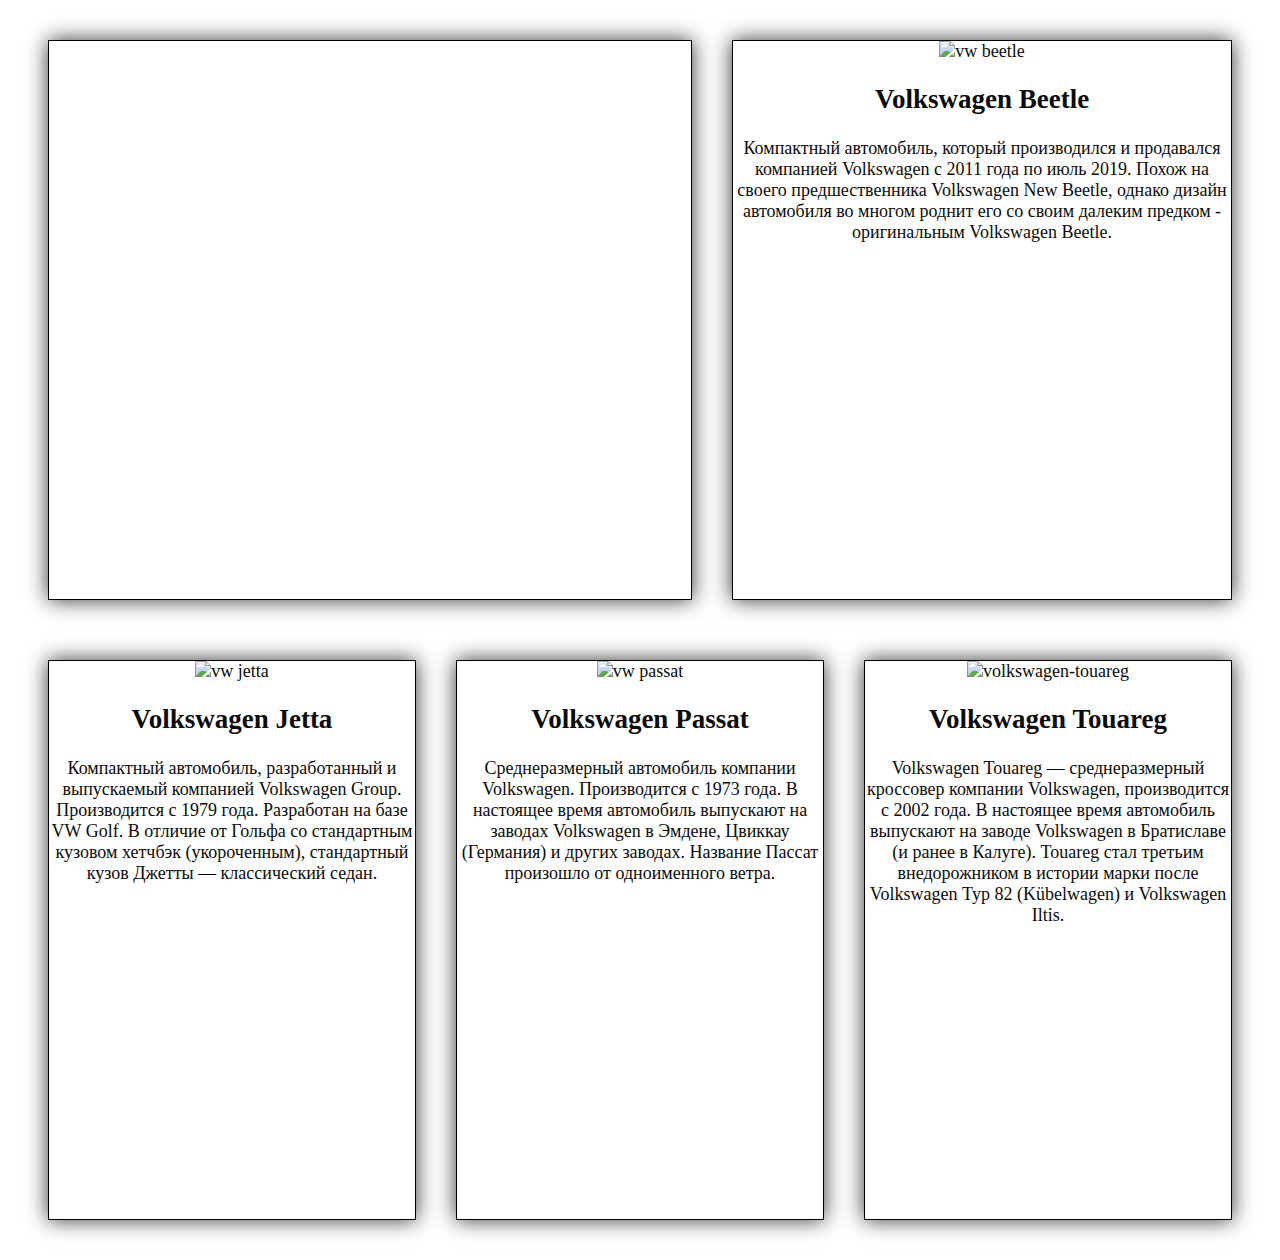
==== index.html @ d4c397cc "flex2" ====
<!DOCTYPE html>
<html lang="en">
<head>
	<meta charset="UTF-8">
	<title>flex-2</title>
	<link rel="stylesheet" type="text/css" href="css/style.css">
	</head>
<body>
     <div class="container">
            <div class="box-1">
                <!-- <img src="http://2.bp.blogspot.com/-Nn93rkYR8MI/VCRgLFOsPoI/AAAAAAAAKzk/3iBVmSLbXUg/s1600/VW-Scirocco-Tune-80.jpg" alt="vw VW-Scirocco-Tune-80"> -->
                <h1>Volkswagen Scirocco</h1>
                <p>Cпортивный компактный хэтчбэк, созданный в 1974 году вместо Volkswagen Karmann-Ghia. Производился в 1974—1992 гг. и поскольку модель была очень успешной и помогла укрепить репутацию Volkswagen, было решено выпустить третье поколение в августе 2008 года. На данный момент автомобиль не производится.</p>
            </div>
            <div class="box-2">
                <img src="https://static.dw.com/image/45481183_303.jpg" width="350" height="200" alt="vw beetle">
                <h2>Volkswagen Beetle</h2>
                <p>Компактный автомобиль, который производился и продавался компанией Volkswagen с 2011 года по июль 2019. Похож на своего предшественника Volkswagen New Beetle, однако дизайн автомобиля во многом роднит его со своим далеким предком - оригинальным Volkswagen Beetle.</p>
            </div>
        </div>
    <div class="container-2">
        <div class="box-3">
            <img src="https://images.drive.ru/i/0/5eccec94ec05c4f93d000007.jpg" width="350" height="200"  alt="vw jetta">
            <h2>Volkswagen Jetta</h2>
            <p>Компактный автомобиль, разработанный и выпускаемый компанией Volkswagen Group. Производится с 1979 года. Разработан на базе VW Golf. В отличие от Гольфа со стандартным кузовом хетчбэк (укороченным), стандартный кузов Джетты — классический седан.</p>
        </div>
        <div class="box-4">
            <img src="https://cdn.motor1.com/images/mgl/geNbP/s3/vw-passat-facelift-2019.webp" width="350" height="200" alt="vw passat">
            <h2>Volkswagen Passat</h2>
            <p>Cреднеразмерный автомобиль компании Volkswagen. Производится с 1973 года. В настоящее время автомобиль выпускают на заводах Volkswagen в Эмдене, Цвиккау (Германия) и других заводах. Название Пассат произошло от одноименного ветра.</p>
        </div>
        <div class="box-5">
            <img src="https://cdn.motor1.com/images/mgl/GPJV1/s1/volkswagen-touareg-sondermodell-one-million.webp" width="350" height="200" alt="volkswagen-touareg">
            <h2>Volkswagen Touareg</h2>
            <p>Volkswagen Touareg — среднеразмерный кроссовер компании Volkswagen, производится с 2002 года. В настоящее время автомобиль выпускают на заводе Volkswagen в Братиславе (и ранее в Калуге). Touareg стал третьим внедорожником в истории марки после Volkswagen Тур 82 (Kübelwagen) и Volkswagen Iltis.</p>
        </div>

    </div> 


</body>
</html>
---- css/style.css ----
.container, .container-2{
	display: flex;
	align-items: stretch;
	flex-direction: row;
	margin:20px;
}
.container-2{
	align-items: center;
	justify-content: space-between;
}
.container div, .container-2 div{
	border: 1px solid rgb(0, 0, 0);
	margin: 20px;
	box-shadow: 0 0 20px rgba(0,0,0,0.8);
}
.box-1{
	font-family: Georgia, 'Times New Roman', Times, serif;
	font-size: large;
	color: rgb(255, 255, 255);
	width: 1040px;
	box-sizing: border-box;
}
.box-2, .box-3,.box-4,.box-5{
	font-family: Georgia, 'Times New Roman', Times, serif;
	font-size: large;
	color: rgb(12, 12, 12);
	text-align: center;
	width: 500px;
	height: 560px;
	box-sizing: border-box;
}
.box-1{
	flex: 1;
	background-image: url(http://2.bp.blogspot.com/-Nn93rkYR8MI/VCRgLFOsPoI/AAAAAAAAKzk/3iBVmSLbXUg/s1600/VW-Scirocco-Tune-80.jpg);
	background-size: 100%;
	position: relative;
}
.box-1 p{
	position:absolute;
	left: 10px;
	bottom:10px;
}

.box-2 img{
	width: 100%;
	height: 50%;
}
.box-3 img {
	width: 100%;
	height: 350px;
}
.box-4 img {
	width: 100%;
	height: 350px;
}
.box-5 img {
	width: 100%;
	height: 350px;
}
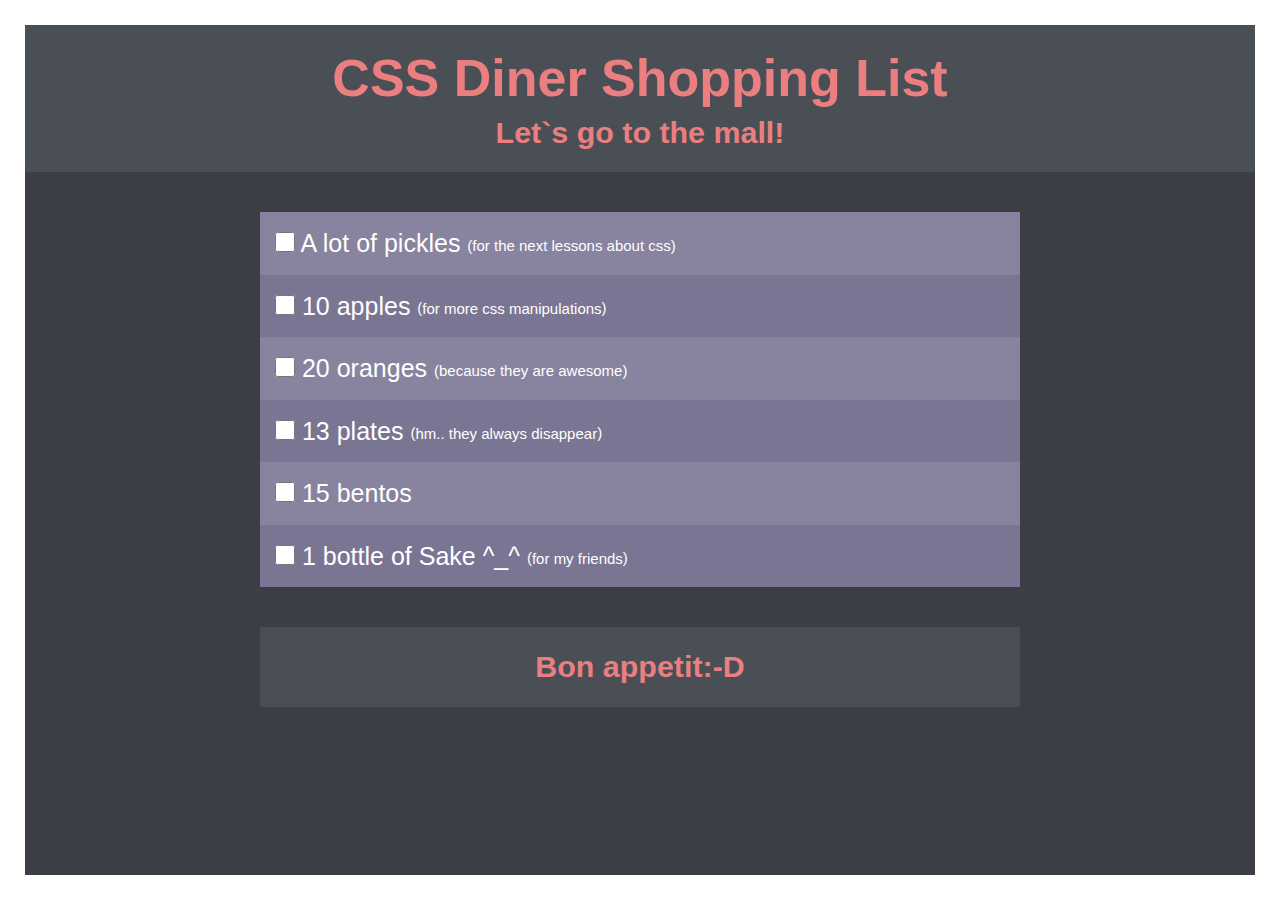
==== commit 79360e74: "Merge pull request #3 from ihor5/les6" ====
--- a/index.html
+++ b/index.html
@@ -1,42 +1,65 @@
-<!DOCTYPE html>
-<html lang="en">
-<head>
-	<meta charset="UTF-8">
-	<title>flex-2</title>
-	<link rel="stylesheet" type="text/css" href="css/style.css">
-	</head>
-<body>
-     <div class="container">
-            <div class="box-1">
-                <!-- <img src="http://2.bp.blogspot.com/-Nn93rkYR8MI/VCRgLFOsPoI/AAAAAAAAKzk/3iBVmSLbXUg/s1600/VW-Scirocco-Tune-80.jpg" alt="vw VW-Scirocco-Tune-80"> -->
-                <h1>Volkswagen Scirocco</h1>
-                <p>Cпортивный компактный хэтчбэк, созданный в 1974 году вместо Volkswagen Karmann-Ghia. Производился в 1974—1992 гг. и поскольку модель была очень успешной и помогла укрепить репутацию Volkswagen, было решено выпустить третье поколение в августе 2008 года. На данный момент автомобиль не производится.</p>
-            </div>
-            <div class="box-2">
-                <img src="https://static.dw.com/image/45481183_303.jpg" width="350" height="200" alt="vw beetle">
-                <h2>Volkswagen Beetle</h2>
-                <p>Компактный автомобиль, который производился и продавался компанией Volkswagen с 2011 года по июль 2019. Похож на своего предшественника Volkswagen New Beetle, однако дизайн автомобиля во многом роднит его со своим далеким предком - оригинальным Volkswagen Beetle.</p>
-            </div>
-        </div>
-    <div class="container-2">
-        <div class="box-3">
-            <img src="https://images.drive.ru/i/0/5eccec94ec05c4f93d000007.jpg" width="350" height="200"  alt="vw jetta">
-            <h2>Volkswagen Jetta</h2>
-            <p>Компактный автомобиль, разработанный и выпускаемый компанией Volkswagen Group. Производится с 1979 года. Разработан на базе VW Golf. В отличие от Гольфа со стандартным кузовом хетчбэк (укороченным), стандартный кузов Джетты — классический седан.</p>
-        </div>
-        <div class="box-4">
-            <img src="https://cdn.motor1.com/images/mgl/geNbP/s3/vw-passat-facelift-2019.webp" width="350" height="200" alt="vw passat">
-            <h2>Volkswagen Passat</h2>
-            <p>Cреднеразмерный автомобиль компании Volkswagen. Производится с 1973 года. В настоящее время автомобиль выпускают на заводах Volkswagen в Эмдене, Цвиккау (Германия) и других заводах. Название Пассат произошло от одноименного ветра.</p>
-        </div>
-        <div class="box-5">
-            <img src="https://cdn.motor1.com/images/mgl/GPJV1/s1/volkswagen-touareg-sondermodell-one-million.webp" width="350" height="200" alt="volkswagen-touareg">
-            <h2>Volkswagen Touareg</h2>
-            <p>Volkswagen Touareg — среднеразмерный кроссовер компании Volkswagen, производится с 2002 года. В настоящее время автомобиль выпускают на заводе Volkswagen в Братиславе (и ранее в Калуге). Touareg стал третьим внедорожником в истории марки после Volkswagen Тур 82 (Kübelwagen) и Volkswagen Iltis.</p>
-        </div>
-
-    </div> 
-
-
-</body>
-</html>+    <!DOCTYPE html>
+    <html lang="en">
+    <head>
+        <meta charset="UTF-8">
+        <title> css-diner-shopping-list</title>
+        <link rel="stylesheet"  href="css/style.css">
+    </head>
+    <body>
+        <header class="ba-header">
+            <h1>CSS Diner Shopping List</h1>
+            <h3>Let`s go to the mall!</h3>
+        </header>
+        <div class="ba-container">
+            <main>
+                <ul class="ba-list">
+                    <li>
+                        <label>
+                            <input type="checkbox">
+                            <span>A lot of pickles
+                                <small class="ba-description">for the next lessons about css</small>
+                            </span>
+                        </label>
+                    </li>
+                    <li>
+                        <label>
+                            <input type="checkbox">
+                            <span>10 apples
+                                <small class="ba-description">for more css manipulations</small></span>
+                            </label>
+                        </li>
+                        <li>
+                            <label>
+                                <input type="checkbox">
+                                <span>20 oranges
+                                    <small class="ba-description">because they are awesome</small></span>
+                                </label>
+                            </li>
+                            <li>
+                                <label>
+                                    <input type="checkbox">
+                                    <span>13 plates
+                                        <small class="ba-description">hm.. they always disappear</small></span>
+                                    </label>
+                                </li>
+                                <li>
+                                    <label>
+                                        <input type="checkbox">
+                                        <span>15 bentos</span>
+                                    </label>
+                                </li>
+                                <li>
+                                    <label>
+                                        <input type="checkbox">
+                                        <span>1 bottle of Sake ^_^
+                                            <small class="ba-description">for my friends</small></span>
+                                        </label>
+                                    </li>
+                                </ul>
+                            </main>
+                            <footer class="ba-footer">
+                                <h3>Bon appetit:-D</h3>
+                            </footer>
+                        </div>
+                    </body>
+                    </html>--- a/css/style.css
+++ b/css/style.css
@@ -1,59 +1,81 @@
-.container, .container-2{
-	display: flex;
-	align-items: stretch;
-	flex-direction: row;
-	margin:20px;
+* {padding: 0;
+	margin: 0;
+	-webkit-box-sizing: border-box;
+	-moz-box-sizing: border-box;
+	box-sizing: border-box;
+	transition: all 0.1s ease-in;
 }
-.container-2{
-	align-items: center;
-	justify-content: space-between;
+html {
+	height: 100%;
 }
-.container div, .container-2 div{
-	border: 1px solid rgb(0, 0, 0);
-	margin: 20px;
-	box-shadow: 0 0 20px rgba(0,0,0,0.8);
+html,
+body {
+	min-height: 100%;
 }
-.box-1{
-	font-family: Georgia, 'Times New Roman', Times, serif;
-	font-size: large;
-	color: rgb(255, 255, 255);
-	width: 1040px;
-	box-sizing: border-box;
+body {
+	font: 400 26px/1.3 "Trebuchet MC", Trebuchet, Arial, sans-serif;
+	border: 25px solid #fff;
+	background-color: #3B3F45;
+	color: #F9F9F9;
 }
-.box-2, .box-3,.box-4,.box-5{
-	font-family: Georgia, 'Times New Roman', Times, serif;
-	font-size: large;
-	color: rgb(12, 12, 12);
+.ba-container{
+	margin: 0 auto;
+	max-width: 800px;
+	padding: 40px 20px;
+}
+.ba-header,
+.ba-footer {
 	text-align: center;
-	width: 500px;
-	height: 560px;
-	box-sizing: border-box;
+	background: #4A4F56;
+	padding: 20px 0;
+	color: #eb7e7f;
 }
-.box-1{
-	flex: 1;
-	background-image: url(http://2.bp.blogspot.com/-Nn93rkYR8MI/VCRgLFOsPoI/AAAAAAAAKzk/3iBVmSLbXUg/s1600/VW-Scirocco-Tune-80.jpg);
-	background-size: 100%;
-	position: relative;
+h1,h3{
+	color: #EB7E7F;
+	font-weight: bold;
 }
-.box-1 p{
-	position:absolute;
-	left: 10px;
-	bottom:10px;
+.ba-list {
+	list-style: none;
+	padding: 0;
+	margin: 0 0 40px;
+	color: #fff;
+}
+.ba-list li {
+	font-size: 25px;
+	background: #88839E;
+}
+.ba-list li:nth-child(even){
+	background-color:#7A7593;
+}
+.ba-list li:hover{
+	background:#5F6073 ;
+	outline:0.1px solid #fff;
+}
+.ba-list li:active {
+	background:#EB7E7F;
+}
+.ba-list [type="checkbox"]{
+	width: 20px;
+	height: 20px;
 }
 
-.box-2 img{
-	width: 100%;
-	height: 50%;
+.ba-list [type="checkbox"]:checked + span {
+	text-decoration: line-through;
+	color: #a3a0b5;
 }
-.box-3 img {
-	width: 100%;
-	height: 350px;
+
+.ba-list label{
+	display: block;
+	padding: 15px;
+	cursor: pointer;
 }
-.box-4 img {
-	width: 100%;
-	height: 350px;
+.ba-description {
+	font-size: 15px;
+	vertical-align: middle;
 }
-.box-5 img {
-	width: 100%;
-	height: 350px;
+.ba-list .ba-description:before {
+	content: '(';
+}
+.ba-list .ba-description:after {
+	content: ')';
 }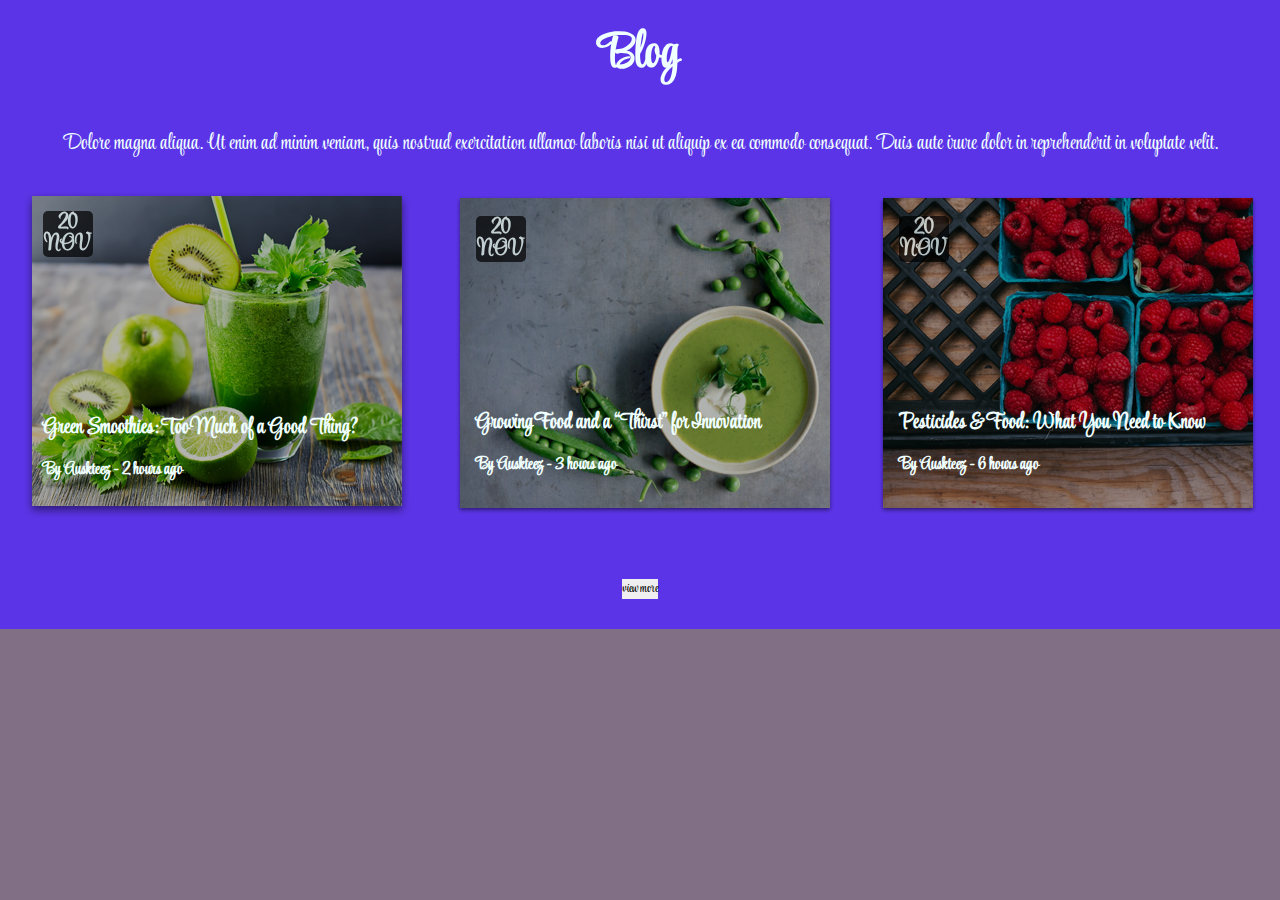
==== commit b33ac8a6: "blog1" ====
--- a/index.html
+++ b/index.html
@@ -1,65 +1,71 @@
-    <!DOCTYPE html>
-    <html lang="en">
-    <head>
-        <meta charset="UTF-8">
-        <title> css-diner-shopping-list</title>
-        <link rel="stylesheet"  href="css/style.css">
-    </head>
-    <body>
-        <header class="ba-header">
-            <h1>CSS Diner Shopping List</h1>
-            <h3>Let`s go to the mall!</h3>
-        </header>
-        <div class="ba-container">
-            <main>
-                <ul class="ba-list">
-                    <li>
-                        <label>
-                            <input type="checkbox">
-                            <span>A lot of pickles
-                                <small class="ba-description">for the next lessons about css</small>
-                            </span>
-                        </label>
-                    </li>
-                    <li>
-                        <label>
-                            <input type="checkbox">
-                            <span>10 apples
-                                <small class="ba-description">for more css manipulations</small></span>
-                            </label>
-                        </li>
-                        <li>
-                            <label>
-                                <input type="checkbox">
-                                <span>20 oranges
-                                    <small class="ba-description">because they are awesome</small></span>
-                                </label>
-                            </li>
-                            <li>
-                                <label>
-                                    <input type="checkbox">
-                                    <span>13 plates
-                                        <small class="ba-description">hm.. they always disappear</small></span>
-                                    </label>
-                                </li>
-                                <li>
-                                    <label>
-                                        <input type="checkbox">
-                                        <span>15 bentos</span>
-                                    </label>
-                                </li>
-                                <li>
-                                    <label>
-                                        <input type="checkbox">
-                                        <span>1 bottle of Sake ^_^
-                                            <small class="ba-description">for my friends</small></span>
-                                        </label>
-                                    </li>
-                                </ul>
-                            </main>
-                            <footer class="ba-footer">
-                                <h3>Bon appetit:-D</h3>
-                            </footer>
-                        </div>
-                    </body>
-                    </html>+<!DOCTYPE html>
+<html lang="en">
+<head>
+	<meta charset="UTF-8">
+	<meta http-equiv="X-UA-Compatible" content="IE=edge">
+	<meta name="viewport" content="width=device-width, initial-scale=1.0">
+	<link rel="preconnect" href="https://fonts.googleapis.com">
+	<link rel="preconnect" href="https://fonts.gstatic.com" crossorigin>
+	<link href="https://fonts.googleapis.com/css2?family=Style+Script&display=swap" rel="stylesheet">
+	<link rel="stylesheet" href="https://cdnjs.cloudflare.com/ajax/libs/twitter-bootstrap/4.6.0/css/bootstrap.min.css" integrity="sha512-P5MgMn1jBN01asBgU0z60Qk4QxiXo86+wlFahKrsQf37c9cro517WzVSPPV1tDKzhku2iJ2FVgL67wG03SGnNA==" crossorigin="anonymous">
+	<link rel="stylesheet" href="/css/reset.css">
+	<link rel="stylesheet" href="/css/style.css">
+	<title>blog</title>
+</head>
+<body>
+	<div class="all">
+		<div class="blog">
+			<h1>
+				Blog
+			</h1>
+			<h2>
+				Dolore magna aliqua. Ut enim ad minim veniam, quis nostrud exercitation ullamco laboris nisi ut aliquip ex ea commodo consequat. Duis aute irure dolor in reprehenderit in voluptate velit.
+			</h2>
+		</div>
+		<div class="box">
+			<div class="box1">
+				<div class="box1-img">
+						<img src="/img/img-01.png" alt="img1">
+							<div class="date">20 <br> NOV
+							</div>
+							<div class="p">
+								Green Smoothies: Too Much of a Good Thing?
+							</div>
+							<div class="log">
+								By Auskteez - 2 hours ago
+						</div>
+					</div>
+				</div>
+				<div class="box2">
+						<div class="box2-img">
+							<img src="/img/img-02.png" alt="img2">
+								<div class="date">20<br>NOV</div>
+									<div class="p">
+										Growing Food and a “Thirst” for Innovation
+									</div>
+									<div class="log">
+										By Auskteez - 3 hours ago
+									</div>
+						</div>
+				</div>
+				<div class="box3">
+						<div class="box3-img">
+								<img src="/img/img-03.png" alt="img3">
+							<div class="date">20<br>NOV
+							</div>
+							<div class="p">
+								Pesticides & Food: What You Need to Know
+							</div>
+							<div class="log">
+								By Auskteez - 6 hours ago
+							</div>
+						</div>
+				</div>
+			</div>
+			<div class="button">
+				<button type="button" class="btn btn-danger">view more</button>
+			</div>
+		</div>
+	</div>
+</body>
+</html>--- a/css/style.css
+++ b/css/style.css
@@ -1,81 +1,77 @@
-* {padding: 0;
-	margin: 0;
-	-webkit-box-sizing: border-box;
-	-moz-box-sizing: border-box;
+body{
+	background: rgb(128, 111, 133);
+	height: auto;
 	box-sizing: border-box;
-	transition: all 0.1s ease-in;
+	font-family: 'Style Script', cursive;
 }
-html {
-	height: 100%;
+.all{
+	background: rgb(91, 52, 231);
 }
-html,
-body {
-	min-height: 100%;
+.blog {
+	text-align: center;
+	color: azure;
 }
-body {
-	font: 400 26px/1.3 "Trebuchet MC", Trebuchet, Arial, sans-serif;
-	border: 25px solid #fff;
-	background-color: #3B3F45;
-	color: #F9F9F9;
+.blog h1{
+font-size: 3.5rem;
+margin: 0 0 20px 0;
+font-weight: bold;
+padding: 30px;
 }
-.ba-container{
-	margin: 0 auto;
-	max-width: 800px;
-	padding: 40px 20px;
+.blog h2{
+	font-size: 1.5rem;
+	margin: 0 0 30px 0;
+	line-height: 1.5;
+	white-space: normal;
 }
-.ba-header,
-.ba-footer {
+.box {
+	display: flex;
+	justify-content: space-around;
+	align-items: center;
+	color: azure;
+}
+.box1-img{
+	position: relative;
+}
+.box2-img {
+	position: relative;
+	
+}
+.box3-img {
+	position: relative;
+}
+.date {
+	position:absolute;
+	left: 20px;
+	top: 20px;
+	padding: 2px;
+	border-radius: 5px;
+	background: black;
+	opacity: 0.7;
+	font-size: 1.5rem;
 	text-align: center;
-	background: #4A4F56;
-	padding: 20px 0;
-	color: #eb7e7f;
-}
-h1,h3{
-	color: #EB7E7F;
 	font-weight: bold;
 }
-.ba-list {
-	list-style: none;
-	padding: 0;
-	margin: 0 0 40px;
-	color: #fff;
+.p{
+	position: absolute;
+	left: 20px;
+	bottom: 80px;
+	font-weight: bold;
+	font-size: 1.5rem;
 }
-.ba-list li {
-	font-size: 25px;
-	background: #88839E;
+.log{
+	position: absolute;
+	left: 20px;
+	bottom: 40px;
+	font-weight: bold;
+	font-size: 1.2rem;
 }
-.ba-list li:nth-child(even){
-	background-color:#7A7593;
+.button{
+	display: flex;
+	justify-content: center;
+	align-items: center;
+	margin: 30px;
+	padding: 30px;
 }
-.ba-list li:hover{
-	background:#5F6073 ;
-	outline:0.1px solid #fff;
-}
-.ba-list li:active {
-	background:#EB7E7F;
-}
-.ba-list [type="checkbox"]{
-	width: 20px;
-	height: 20px;
-}
-
-.ba-list [type="checkbox"]:checked + span {
-	text-decoration: line-through;
-	color: #a3a0b5;
-}
-
-.ba-list label{
-	display: block;
-	padding: 15px;
-	cursor: pointer;
-}
-.ba-description {
-	font-size: 15px;
-	vertical-align: middle;
-}
-.ba-list .ba-description:before {
-	content: '(';
-}
-.ba-list .ba-description:after {
-	content: ')';
-}+img {
+	filter: brightness(70%);
+  }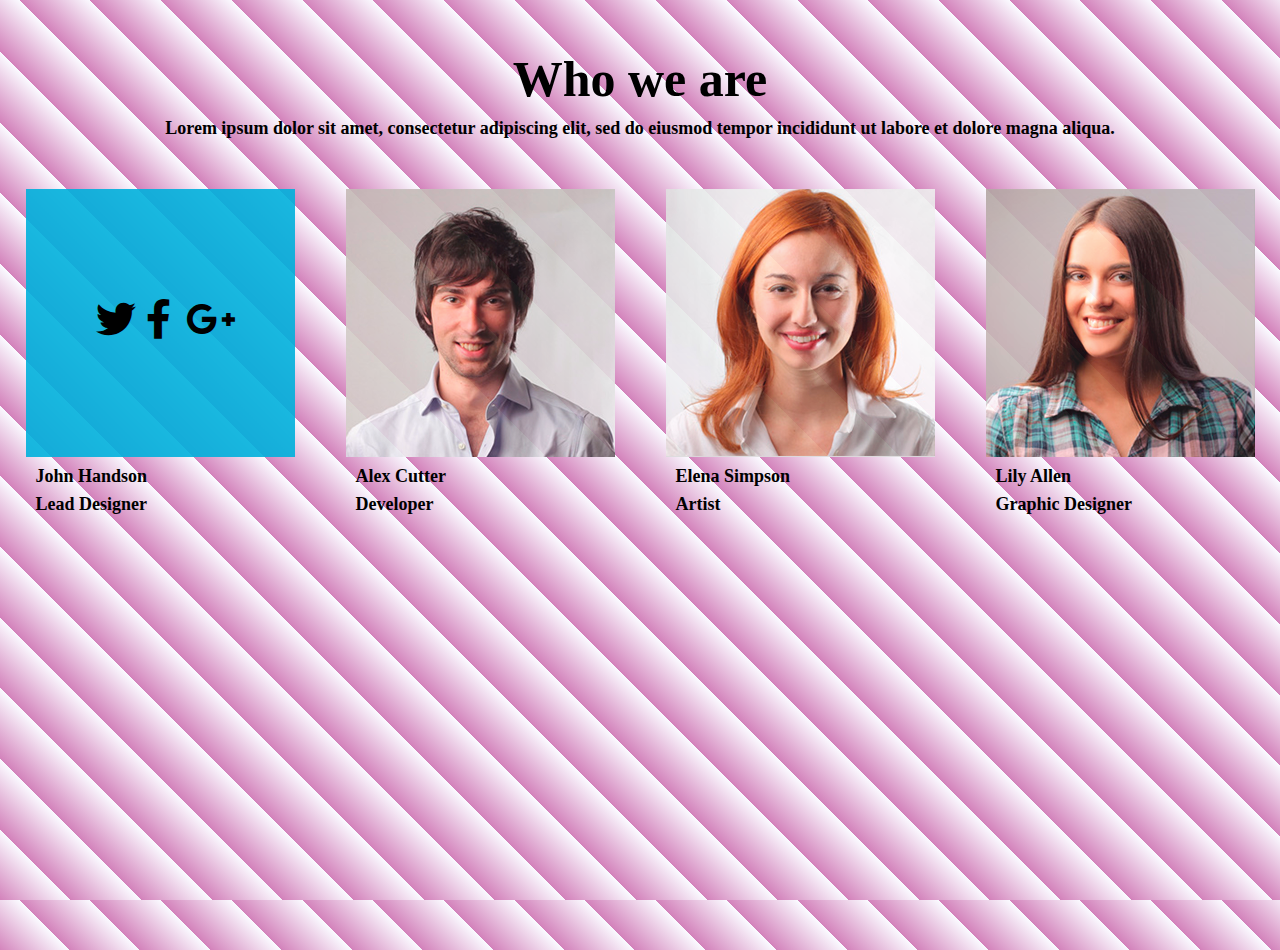
==== commit c1617572: "who" ====
--- a/index.html
+++ b/index.html
@@ -4,67 +4,43 @@
 	<meta charset="UTF-8">
 	<meta http-equiv="X-UA-Compatible" content="IE=edge">
 	<meta name="viewport" content="width=device-width, initial-scale=1.0">
-	<link rel="preconnect" href="https://fonts.googleapis.com">
-	<link rel="preconnect" href="https://fonts.gstatic.com" crossorigin>
-	<link href="https://fonts.googleapis.com/css2?family=Style+Script&display=swap" rel="stylesheet">
-	<link rel="stylesheet" href="https://cdnjs.cloudflare.com/ajax/libs/twitter-bootstrap/4.6.0/css/bootstrap.min.css" integrity="sha512-P5MgMn1jBN01asBgU0z60Qk4QxiXo86+wlFahKrsQf37c9cro517WzVSPPV1tDKzhku2iJ2FVgL67wG03SGnNA==" crossorigin="anonymous">
-	<link rel="stylesheet" href="/css/reset.css">
-	<link rel="stylesheet" href="/css/style.css">
-	<title>blog</title>
+	<link rel="stylesheet" href="/fontawesome-free-5.15.4-web/css/all.min.css">
+	<link rel="stylesheet" href="./css/reset.css">
+	<link rel="stylesheet" href="./css/style.css">
+	<title>who-we-are</title>
 </head>
 <body>
 	<div class="all">
-		<div class="blog">
-			<h1>
-				Blog
-			</h1>
-			<h2>
-				Dolore magna aliqua. Ut enim ad minim veniam, quis nostrud exercitation ullamco laboris nisi ut aliquip ex ea commodo consequat. Duis aute irure dolor in reprehenderit in voluptate velit.
-			</h2>
-		</div>
-		<div class="box">
-			<div class="box1">
-				<div class="box1-img">
-						<img src="/img/img-01.png" alt="img1">
-							<div class="date">20 <br> NOV
-							</div>
-							<div class="p">
-								Green Smoothies: Too Much of a Good Thing?
-							</div>
-							<div class="log">
-								By Auskteez - 2 hours ago
-						</div>
-					</div>
+			<div class="text">
+				<h1>Who we are</h1>
+				<p>Lorem ipsum dolor sit amet, consectetur adipiscing elit, sed do eiusmod tempor incididunt ut labore et dolore magna aliqua.</p>
+			</div>
+			<div class="all-box">
+				<div class="box1">
+					<img src="./img/john.png" alt="john">
+					<i class="fab fa-twitter"></i>
+					<i class="fab fa-facebook-f"></i>
+					<i class="fab fa-google-plus-g"></i>
+					<div>
+						<p>John Handson</p>
+						<p>Lead Designer</p>
+				</div>
 				</div>
 				<div class="box2">
-						<div class="box2-img">
-							<img src="/img/img-02.png" alt="img2">
-								<div class="date">20<br>NOV</div>
-									<div class="p">
-										Growing Food and a “Thirst” for Innovation
-									</div>
-									<div class="log">
-										By Auskteez - 3 hours ago
-									</div>
-						</div>
+					<img src="./img/alex.png" alt="alex">
+					<p>Alex Cutter</p>
+					<p>Developer</p>
 				</div>
 				<div class="box3">
-						<div class="box3-img">
-								<img src="/img/img-03.png" alt="img3">
-							<div class="date">20<br>NOV
-							</div>
-							<div class="p">
-								Pesticides & Food: What You Need to Know
-							</div>
-							<div class="log">
-								By Auskteez - 6 hours ago
-							</div>
-						</div>
+					<img src="./img/elena.png" alt="elena">
+					<p>Elena Simpson</p>
+					<p>Artist</p>
 				</div>
-			</div>
-			<div class="button">
-				<button type="button" class="btn btn-danger">view more</button>
-			</div>
+				<div class="box4">
+					<img src="./img/lily.png" alt="lily">
+					<p>Lily Allen</p>
+					<p>Graphic Designer</p>
+				</div>
 		</div>
 	</div>
 </body>
--- a/fontawesome-free-5.15.4-web/css/all.min.css
+++ b/fontawesome-free-5.15.4-web/css/all.min.css
@@ -0,0 +1,5 @@
+/*!
+ * Font Awesome Free 5.15.4 by @fontawesome - https://fontawesome.com
+ * License - https://fontawesome.com/license/free (Icons: CC BY 4.0, Fonts: SIL OFL 1.1, Code: MIT License)
+ */
+.fa,.fab,.fad,.fal,.far,.fas{-moz-osx-font-smoothing:grayscale;-webkit-font-smoothing:antialiased;display:inline-block;font-style:normal;font-variant:normal;text-rendering:auto;line-height:1}.fa-lg{font-size:1.33333em;line-height:.75em;vertical-align:-.0667em}.fa-xs{font-size:.75em}.fa-sm{font-size:.875em}.fa-1x{font-size:1em}.fa-2x{font-size:2em}.fa-3x{font-size:3em}.fa-4x{font-size:4em}.fa-5x{font-size:5em}.fa-6x{font-size:6em}.fa-7x{font-size:7em}.fa-8x{font-size:8em}.fa-9x{font-size:9em}.fa-10x{font-size:10em}.fa-fw{text-align:center;width:1.25em}.fa-ul{list-style-type:none;margin-left:2.5em;padding-left:0}.fa-ul>li{position:relative}.fa-li{left:-2em;position:absolute;text-align:center;width:2em;line-height:inherit}.fa-border{border:.08em solid #eee;border-radius:.1em;padding:.2em .25em .15em}.fa-pull-left{float:left}.fa-pull-right{float:right}.fa.fa-pull-left,.fab.fa-pull-left,.fal.fa-pull-left,.far.fa-pull-left,.fas.fa-pull-left{margin-right:.3em}.fa.fa-pull-right,.fab.fa-pull-right,.fal.fa-pull-right,.far.fa-pull-right,.fas.fa-pull-right{margin-left:.3em}.fa-spin{-webkit-animation:fa-spin 2s linear infinite;animation:fa-spin 2s linear infinite}.fa-pulse{-webkit-animation:fa-spin 1s steps(8) infinite;animation:fa-spin 1s steps(8) infinite}@-webkit-keyframes fa-spin{0%{-webkit-transform:rotate(0deg);transform:rotate(0deg)}to{-webkit-transform:rotate(1turn);transform:rotate(1turn)}}@keyframes fa-spin{0%{-webkit-transform:rotate(0deg);transform:rotate(0deg)}to{-webkit-transform:rotate(1turn);transform:rotate(1turn)}}.fa-rotate-90{-ms-filter:"progid:DXImageTransform.Microsoft.BasicImage(rotation=1)";-webkit-transform:rotate(90deg);transform:rotate(90deg)}.fa-rotate-180{-ms-filter:"progid:DXImageTransform.Microsoft.BasicImage(rotation=2)";-webkit-transform:rotate(180deg);transform:rotate(180deg)}.fa-rotate-270{-ms-filter:"progid:DXImageTransform.Microsoft.BasicImage(rotation=3)";-webkit-transform:rotate(270deg);transform:rotate(270deg)}.fa-flip-horizontal{-ms-filter:"progid:DXImageTransform.Microsoft.BasicImage(rotation=0, mirror=1)";-webkit-transform:scaleX(-1);transform:scaleX(-1)}.fa-flip-vertical{-webkit-transform:scaleY(-1);transform:scaleY(-1)}.fa-flip-both,.fa-flip-horizontal.fa-flip-vertical,.fa-flip-vertical{-ms-filter:"progid:DXImageTransform.Microsoft.BasicImage(rotation=2, mirror=1)"}.fa-flip-both,.fa-flip-horizontal.fa-flip-vertical{-webkit-transform:scale(-1);transform:scale(-1)}:root .fa-flip-both,:root .fa-flip-horizontal,:root .fa-flip-vertical,:root .fa-rotate-90,:root .fa-rotate-180,:root .fa-rotate-270{-webkit-filter:none;filter:none}.fa-stack{display:inline-block;height:2em;line-height:2em;position:relative;vertical-align:middle;width:2.5em}.fa-stack-1x,.fa-stack-2x{left:0;position:absolute;text-align:center;width:100%}.fa-stack-1x{line-height:inherit}.fa-stack-2x{font-size:2em}.fa-inverse{color:#fff}.fa-500px:before{content:"\f26e"}.fa-accessible-icon:before{content:"\f368"}.fa-accusoft:before{content:"\f369"}.fa-acquisitions-incorporated:before{content:"\f6af"}.fa-ad:before{content:"\f641"}.fa-address-book:before{content:"\f2b9"}.fa-address-card:before{content:"\f2bb"}.fa-adjust:before{content:"\f042"}.fa-adn:before{content:"\f170"}.fa-adversal:before{content:"\f36a"}.fa-affiliatetheme:before{content:"\f36b"}.fa-air-freshener:before{content:"\f5d0"}.fa-airbnb:before{content:"\f834"}.fa-algolia:before{content:"\f36c"}.fa-align-center:before{content:"\f037"}.fa-align-justify:before{content:"\f039"}.fa-align-left:before{content:"\f036"}.fa-align-right:before{content:"\f038"}.fa-alipay:before{content:"\f642"}.fa-allergies:before{content:"\f461"}.fa-amazon:before{content:"\f270"}.fa-amazon-pay:before{content:"\f42c"}.fa-ambulance:before{content:"\f0f9"}.fa-american-sign-language-interpreting:before{content:"\f2a3"}.fa-amilia:before{content:"\f36d"}.fa-anchor:before{content:"\f13d"}.fa-android:before{content:"\f17b"}.fa-angellist:before{content:"\f209"}.fa-angle-double-down:before{content:"\f103"}.fa-angle-double-left:before{content:"\f100"}.fa-angle-double-right:before{content:"\f101"}.fa-angle-double-up:before{content:"\f102"}.fa-angle-down:before{content:"\f107"}.fa-angle-left:before{content:"\f104"}.fa-angle-right:before{content:"\f105"}.fa-angle-up:before{content:"\f106"}.fa-angry:before{content:"\f556"}.fa-angrycreative:before{content:"\f36e"}.fa-angular:before{content:"\f420"}.fa-ankh:before{content:"\f644"}.fa-app-store:before{content:"\f36f"}.fa-app-store-ios:before{content:"\f370"}.fa-apper:before{content:"\f371"}.fa-apple:before{content:"\f179"}.fa-apple-alt:before{content:"\f5d1"}.fa-apple-pay:before{content:"\f415"}.fa-archive:before{content:"\f187"}.fa-archway:before{content:"\f557"}.fa-arrow-alt-circle-down:before{content:"\f358"}.fa-arrow-alt-circle-left:before{content:"\f359"}.fa-arrow-alt-circle-right:before{content:"\f35a"}.fa-arrow-alt-circle-up:before{content:"\f35b"}.fa-arrow-circle-down:before{content:"\f0ab"}.fa-arrow-circle-left:before{content:"\f0a8"}.fa-arrow-circle-right:before{content:"\f0a9"}.fa-arrow-circle-up:before{content:"\f0aa"}.fa-arrow-down:before{content:"\f063"}.fa-arrow-left:before{content:"\f060"}.fa-arrow-right:before{content:"\f061"}.fa-arrow-up:before{content:"\f062"}.fa-arrows-alt:before{content:"\f0b2"}.fa-arrows-alt-h:before{content:"\f337"}.fa-arrows-alt-v:before{content:"\f338"}.fa-artstation:before{content:"\f77a"}.fa-assistive-listening-systems:before{content:"\f2a2"}.fa-asterisk:before{content:"\f069"}.fa-asymmetrik:before{content:"\f372"}.fa-at:before{content:"\f1fa"}.fa-atlas:before{content:"\f558"}.fa-atlassian:before{content:"\f77b"}.fa-atom:before{content:"\f5d2"}.fa-audible:before{content:"\f373"}.fa-audio-description:before{content:"\f29e"}.fa-autoprefixer:before{content:"\f41c"}.fa-avianex:before{content:"\f374"}.fa-aviato:before{content:"\f421"}.fa-award:before{content:"\f559"}.fa-aws:before{content:"\f375"}.fa-baby:before{content:"\f77c"}.fa-baby-carriage:before{content:"\f77d"}.fa-backspace:before{content:"\f55a"}.fa-backward:before{content:"\f04a"}.fa-bacon:before{content:"\f7e5"}.fa-bacteria:before{content:"\e059"}.fa-bacterium:before{content:"\e05a"}.fa-bahai:before{content:"\f666"}.fa-balance-scale:before{content:"\f24e"}.fa-balance-scale-left:before{content:"\f515"}.fa-balance-scale-right:before{content:"\f516"}.fa-ban:before{content:"\f05e"}.fa-band-aid:before{content:"\f462"}.fa-bandcamp:before{content:"\f2d5"}.fa-barcode:before{content:"\f02a"}.fa-bars:before{content:"\f0c9"}.fa-baseball-ball:before{content:"\f433"}.fa-basketball-ball:before{content:"\f434"}.fa-bath:before{content:"\f2cd"}.fa-battery-empty:before{content:"\f244"}.fa-battery-full:before{content:"\f240"}.fa-battery-half:before{content:"\f242"}.fa-battery-quarter:before{content:"\f243"}.fa-battery-three-quarters:before{content:"\f241"}.fa-battle-net:before{content:"\f835"}.fa-bed:before{content:"\f236"}.fa-beer:before{content:"\f0fc"}.fa-behance:before{content:"\f1b4"}.fa-behance-square:before{content:"\f1b5"}.fa-bell:before{content:"\f0f3"}.fa-bell-slash:before{content:"\f1f6"}.fa-bezier-curve:before{content:"\f55b"}.fa-bible:before{content:"\f647"}.fa-bicycle:before{content:"\f206"}.fa-biking:before{content:"\f84a"}.fa-bimobject:before{content:"\f378"}.fa-binoculars:before{content:"\f1e5"}.fa-biohazard:before{content:"\f780"}.fa-birthday-cake:before{content:"\f1fd"}.fa-bitbucket:before{content:"\f171"}.fa-bitcoin:before{content:"\f379"}.fa-bity:before{content:"\f37a"}.fa-black-tie:before{content:"\f27e"}.fa-blackberry:before{content:"\f37b"}.fa-blender:before{content:"\f517"}.fa-blender-phone:before{content:"\f6b6"}.fa-blind:before{content:"\f29d"}.fa-blog:before{content:"\f781"}.fa-blogger:before{content:"\f37c"}.fa-blogger-b:before{content:"\f37d"}.fa-bluetooth:before{content:"\f293"}.fa-bluetooth-b:before{content:"\f294"}.fa-bold:before{content:"\f032"}.fa-bolt:before{content:"\f0e7"}.fa-bomb:before{content:"\f1e2"}.fa-bone:before{content:"\f5d7"}.fa-bong:before{content:"\f55c"}.fa-book:before{content:"\f02d"}.fa-book-dead:before{content:"\f6b7"}.fa-book-medical:before{content:"\f7e6"}.fa-book-open:before{content:"\f518"}.fa-book-reader:before{content:"\f5da"}.fa-bookmark:before{content:"\f02e"}.fa-bootstrap:before{content:"\f836"}.fa-border-all:before{content:"\f84c"}.fa-border-none:before{content:"\f850"}.fa-border-style:before{content:"\f853"}.fa-bowling-ball:before{content:"\f436"}.fa-box:before{content:"\f466"}.fa-box-open:before{content:"\f49e"}.fa-box-tissue:before{content:"\e05b"}.fa-boxes:before{content:"\f468"}.fa-braille:before{content:"\f2a1"}.fa-brain:before{content:"\f5dc"}.fa-bread-slice:before{content:"\f7ec"}.fa-briefcase:before{content:"\f0b1"}.fa-briefcase-medical:before{content:"\f469"}.fa-broadcast-tower:before{content:"\f519"}.fa-broom:before{content:"\f51a"}.fa-brush:before{content:"\f55d"}.fa-btc:before{content:"\f15a"}.fa-buffer:before{content:"\f837"}.fa-bug:before{content:"\f188"}.fa-building:before{content:"\f1ad"}.fa-bullhorn:before{content:"\f0a1"}.fa-bullseye:before{content:"\f140"}.fa-burn:before{content:"\f46a"}.fa-buromobelexperte:before{content:"\f37f"}.fa-bus:before{content:"\f207"}.fa-bus-alt:before{content:"\f55e"}.fa-business-time:before{content:"\f64a"}.fa-buy-n-large:before{content:"\f8a6"}.fa-buysellads:before{content:"\f20d"}.fa-calculator:before{content:"\f1ec"}.fa-calendar:before{content:"\f133"}.fa-calendar-alt:before{content:"\f073"}.fa-calendar-check:before{content:"\f274"}.fa-calendar-day:before{content:"\f783"}.fa-calendar-minus:before{content:"\f272"}.fa-calendar-plus:before{content:"\f271"}.fa-calendar-times:before{content:"\f273"}.fa-calendar-week:before{content:"\f784"}.fa-camera:before{content:"\f030"}.fa-camera-retro:before{content:"\f083"}.fa-campground:before{content:"\f6bb"}.fa-canadian-maple-leaf:before{content:"\f785"}.fa-candy-cane:before{content:"\f786"}.fa-cannabis:before{content:"\f55f"}.fa-capsules:before{content:"\f46b"}.fa-car:before{content:"\f1b9"}.fa-car-alt:before{content:"\f5de"}.fa-car-battery:before{content:"\f5df"}.fa-car-crash:before{content:"\f5e1"}.fa-car-side:before{content:"\f5e4"}.fa-caravan:before{content:"\f8ff"}.fa-caret-down:before{content:"\f0d7"}.fa-caret-left:before{content:"\f0d9"}.fa-caret-right:before{content:"\f0da"}.fa-caret-square-down:before{content:"\f150"}.fa-caret-square-left:before{content:"\f191"}.fa-caret-square-right:before{content:"\f152"}.fa-caret-square-up:before{content:"\f151"}.fa-caret-up:before{content:"\f0d8"}.fa-carrot:before{content:"\f787"}.fa-cart-arrow-down:before{content:"\f218"}.fa-cart-plus:before{content:"\f217"}.fa-cash-register:before{content:"\f788"}.fa-cat:before{content:"\f6be"}.fa-cc-amazon-pay:before{content:"\f42d"}.fa-cc-amex:before{content:"\f1f3"}.fa-cc-apple-pay:before{content:"\f416"}.fa-cc-diners-club:before{content:"\f24c"}.fa-cc-discover:before{content:"\f1f2"}.fa-cc-jcb:before{content:"\f24b"}.fa-cc-mastercard:before{content:"\f1f1"}.fa-cc-paypal:before{content:"\f1f4"}.fa-cc-stripe:before{content:"\f1f5"}.fa-cc-visa:before{content:"\f1f0"}.fa-centercode:before{content:"\f380"}.fa-centos:before{content:"\f789"}.fa-certificate:before{content:"\f0a3"}.fa-chair:before{content:"\f6c0"}.fa-chalkboard:before{content:"\f51b"}.fa-chalkboard-teacher:before{content:"\f51c"}.fa-charging-station:before{content:"\f5e7"}.fa-chart-area:before{content:"\f1fe"}.fa-chart-bar:before{content:"\f080"}.fa-chart-line:before{content:"\f201"}.fa-chart-pie:before{content:"\f200"}.fa-check:before{content:"\f00c"}.fa-check-circle:before{content:"\f058"}.fa-check-double:before{content:"\f560"}.fa-check-square:before{content:"\f14a"}.fa-cheese:before{content:"\f7ef"}.fa-chess:before{content:"\f439"}.fa-chess-bishop:before{content:"\f43a"}.fa-chess-board:before{content:"\f43c"}.fa-chess-king:before{content:"\f43f"}.fa-chess-knight:before{content:"\f441"}.fa-chess-pawn:before{content:"\f443"}.fa-chess-queen:before{content:"\f445"}.fa-chess-rook:before{content:"\f447"}.fa-chevron-circle-down:before{content:"\f13a"}.fa-chevron-circle-left:before{content:"\f137"}.fa-chevron-circle-right:before{content:"\f138"}.fa-chevron-circle-up:before{content:"\f139"}.fa-chevron-down:before{content:"\f078"}.fa-chevron-left:before{content:"\f053"}.fa-chevron-right:before{content:"\f054"}.fa-chevron-up:before{content:"\f077"}.fa-child:before{content:"\f1ae"}.fa-chrome:before{content:"\f268"}.fa-chromecast:before{content:"\f838"}.fa-church:before{content:"\f51d"}.fa-circle:before{content:"\f111"}.fa-circle-notch:before{content:"\f1ce"}.fa-city:before{content:"\f64f"}.fa-clinic-medical:before{content:"\f7f2"}.fa-clipboard:before{content:"\f328"}.fa-clipboard-check:before{content:"\f46c"}.fa-clipboard-list:before{content:"\f46d"}.fa-clock:before{content:"\f017"}.fa-clone:before{content:"\f24d"}.fa-closed-captioning:before{content:"\f20a"}.fa-cloud:before{content:"\f0c2"}.fa-cloud-download-alt:before{content:"\f381"}.fa-cloud-meatball:before{content:"\f73b"}.fa-cloud-moon:before{content:"\f6c3"}.fa-cloud-moon-rain:before{content:"\f73c"}.fa-cloud-rain:before{content:"\f73d"}.fa-cloud-showers-heavy:before{content:"\f740"}.fa-cloud-sun:before{content:"\f6c4"}.fa-cloud-sun-rain:before{content:"\f743"}.fa-cloud-upload-alt:before{content:"\f382"}.fa-cloudflare:before{content:"\e07d"}.fa-cloudscale:before{content:"\f383"}.fa-cloudsmith:before{content:"\f384"}.fa-cloudversify:before{content:"\f385"}.fa-cocktail:before{content:"\f561"}.fa-code:before{content:"\f121"}.fa-code-branch:before{content:"\f126"}.fa-codepen:before{content:"\f1cb"}.fa-codiepie:before{content:"\f284"}.fa-coffee:before{content:"\f0f4"}.fa-cog:before{content:"\f013"}.fa-cogs:before{content:"\f085"}.fa-coins:before{content:"\f51e"}.fa-columns:before{content:"\f0db"}.fa-comment:before{content:"\f075"}.fa-comment-alt:before{content:"\f27a"}.fa-comment-dollar:before{content:"\f651"}.fa-comment-dots:before{content:"\f4ad"}.fa-comment-medical:before{content:"\f7f5"}.fa-comment-slash:before{content:"\f4b3"}.fa-comments:before{content:"\f086"}.fa-comments-dollar:before{content:"\f653"}.fa-compact-disc:before{content:"\f51f"}.fa-compass:before{content:"\f14e"}.fa-compress:before{content:"\f066"}.fa-compress-alt:before{content:"\f422"}.fa-compress-arrows-alt:before{content:"\f78c"}.fa-concierge-bell:before{content:"\f562"}.fa-confluence:before{content:"\f78d"}.fa-connectdevelop:before{content:"\f20e"}.fa-contao:before{content:"\f26d"}.fa-cookie:before{content:"\f563"}.fa-cookie-bite:before{content:"\f564"}.fa-copy:before{content:"\f0c5"}.fa-copyright:before{content:"\f1f9"}.fa-cotton-bureau:before{content:"\f89e"}.fa-couch:before{content:"\f4b8"}.fa-cpanel:before{content:"\f388"}.fa-creative-commons:before{content:"\f25e"}.fa-creative-commons-by:before{content:"\f4e7"}.fa-creative-commons-nc:before{content:"\f4e8"}.fa-creative-commons-nc-eu:before{content:"\f4e9"}.fa-creative-commons-nc-jp:before{content:"\f4ea"}.fa-creative-commons-nd:before{content:"\f4eb"}.fa-creative-commons-pd:before{content:"\f4ec"}.fa-creative-commons-pd-alt:before{content:"\f4ed"}.fa-creative-commons-remix:before{content:"\f4ee"}.fa-creative-commons-sa:before{content:"\f4ef"}.fa-creative-commons-sampling:before{content:"\f4f0"}.fa-creative-commons-sampling-plus:before{content:"\f4f1"}.fa-creative-commons-share:before{content:"\f4f2"}.fa-creative-commons-zero:before{content:"\f4f3"}.fa-credit-card:before{content:"\f09d"}.fa-critical-role:before{content:"\f6c9"}.fa-crop:before{content:"\f125"}.fa-crop-alt:before{content:"\f565"}.fa-cross:before{content:"\f654"}.fa-crosshairs:before{content:"\f05b"}.fa-crow:before{content:"\f520"}.fa-crown:before{content:"\f521"}.fa-crutch:before{content:"\f7f7"}.fa-css3:before{content:"\f13c"}.fa-css3-alt:before{content:"\f38b"}.fa-cube:before{content:"\f1b2"}.fa-cubes:before{content:"\f1b3"}.fa-cut:before{content:"\f0c4"}.fa-cuttlefish:before{content:"\f38c"}.fa-d-and-d:before{content:"\f38d"}.fa-d-and-d-beyond:before{content:"\f6ca"}.fa-dailymotion:before{content:"\e052"}.fa-dashcube:before{content:"\f210"}.fa-database:before{content:"\f1c0"}.fa-deaf:before{content:"\f2a4"}.fa-deezer:before{content:"\e077"}.fa-delicious:before{content:"\f1a5"}.fa-democrat:before{content:"\f747"}.fa-deploydog:before{content:"\f38e"}.fa-deskpro:before{content:"\f38f"}.fa-desktop:before{content:"\f108"}.fa-dev:before{content:"\f6cc"}.fa-deviantart:before{content:"\f1bd"}.fa-dharmachakra:before{content:"\f655"}.fa-dhl:before{content:"\f790"}.fa-diagnoses:before{content:"\f470"}.fa-diaspora:before{content:"\f791"}.fa-dice:before{content:"\f522"}.fa-dice-d20:before{content:"\f6cf"}.fa-dice-d6:before{content:"\f6d1"}.fa-dice-five:before{content:"\f523"}.fa-dice-four:before{content:"\f524"}.fa-dice-one:before{content:"\f525"}.fa-dice-six:before{content:"\f526"}.fa-dice-three:before{content:"\f527"}.fa-dice-two:before{content:"\f528"}.fa-digg:before{content:"\f1a6"}.fa-digital-ocean:before{content:"\f391"}.fa-digital-tachograph:before{content:"\f566"}.fa-directions:before{content:"\f5eb"}.fa-discord:before{content:"\f392"}.fa-discourse:before{content:"\f393"}.fa-disease:before{content:"\f7fa"}.fa-divide:before{content:"\f529"}.fa-dizzy:before{content:"\f567"}.fa-dna:before{content:"\f471"}.fa-dochub:before{content:"\f394"}.fa-docker:before{content:"\f395"}.fa-dog:before{content:"\f6d3"}.fa-dollar-sign:before{content:"\f155"}.fa-dolly:before{content:"\f472"}.fa-dolly-flatbed:before{content:"\f474"}.fa-donate:before{content:"\f4b9"}.fa-door-closed:before{content:"\f52a"}.fa-door-open:before{content:"\f52b"}.fa-dot-circle:before{content:"\f192"}.fa-dove:before{content:"\f4ba"}.fa-download:before{content:"\f019"}.fa-draft2digital:before{content:"\f396"}.fa-drafting-compass:before{content:"\f568"}.fa-dragon:before{content:"\f6d5"}.fa-draw-polygon:before{content:"\f5ee"}.fa-dribbble:before{content:"\f17d"}.fa-dribbble-square:before{content:"\f397"}.fa-dropbox:before{content:"\f16b"}.fa-drum:before{content:"\f569"}.fa-drum-steelpan:before{content:"\f56a"}.fa-drumstick-bite:before{content:"\f6d7"}.fa-drupal:before{content:"\f1a9"}.fa-dumbbell:before{content:"\f44b"}.fa-dumpster:before{content:"\f793"}.fa-dumpster-fire:before{content:"\f794"}.fa-dungeon:before{content:"\f6d9"}.fa-dyalog:before{content:"\f399"}.fa-earlybirds:before{content:"\f39a"}.fa-ebay:before{content:"\f4f4"}.fa-edge:before{content:"\f282"}.fa-edge-legacy:before{content:"\e078"}.fa-edit:before{content:"\f044"}.fa-egg:before{content:"\f7fb"}.fa-eject:before{content:"\f052"}.fa-elementor:before{content:"\f430"}.fa-ellipsis-h:before{content:"\f141"}.fa-ellipsis-v:before{content:"\f142"}.fa-ello:before{content:"\f5f1"}.fa-ember:before{content:"\f423"}.fa-empire:before{content:"\f1d1"}.fa-envelope:before{content:"\f0e0"}.fa-envelope-open:before{content:"\f2b6"}.fa-envelope-open-text:before{content:"\f658"}.fa-envelope-square:before{content:"\f199"}.fa-envira:before{content:"\f299"}.fa-equals:before{content:"\f52c"}.fa-eraser:before{content:"\f12d"}.fa-erlang:before{content:"\f39d"}.fa-ethereum:before{content:"\f42e"}.fa-ethernet:before{content:"\f796"}.fa-etsy:before{content:"\f2d7"}.fa-euro-sign:before{content:"\f153"}.fa-evernote:before{content:"\f839"}.fa-exchange-alt:before{content:"\f362"}.fa-exclamation:before{content:"\f12a"}.fa-exclamation-circle:before{content:"\f06a"}.fa-exclamation-triangle:before{content:"\f071"}.fa-expand:before{content:"\f065"}.fa-expand-alt:before{content:"\f424"}.fa-expand-arrows-alt:before{content:"\f31e"}.fa-expeditedssl:before{content:"\f23e"}.fa-external-link-alt:before{content:"\f35d"}.fa-external-link-square-alt:before{content:"\f360"}.fa-eye:before{content:"\f06e"}.fa-eye-dropper:before{content:"\f1fb"}.fa-eye-slash:before{content:"\f070"}.fa-facebook:before{content:"\f09a"}.fa-facebook-f:before{content:"\f39e"}.fa-facebook-messenger:before{content:"\f39f"}.fa-facebook-square:before{content:"\f082"}.fa-fan:before{content:"\f863"}.fa-fantasy-flight-games:before{content:"\f6dc"}.fa-fast-backward:before{content:"\f049"}.fa-fast-forward:before{content:"\f050"}.fa-faucet:before{content:"\e005"}.fa-fax:before{content:"\f1ac"}.fa-feather:before{content:"\f52d"}.fa-feather-alt:before{content:"\f56b"}.fa-fedex:before{content:"\f797"}.fa-fedora:before{content:"\f798"}.fa-female:before{content:"\f182"}.fa-fighter-jet:before{content:"\f0fb"}.fa-figma:before{content:"\f799"}.fa-file:before{content:"\f15b"}.fa-file-alt:before{content:"\f15c"}.fa-file-archive:before{content:"\f1c6"}.fa-file-audio:before{content:"\f1c7"}.fa-file-code:before{content:"\f1c9"}.fa-file-contract:before{content:"\f56c"}.fa-file-csv:before{content:"\f6dd"}.fa-file-download:before{content:"\f56d"}.fa-file-excel:before{content:"\f1c3"}.fa-file-export:before{content:"\f56e"}.fa-file-image:before{content:"\f1c5"}.fa-file-import:before{content:"\f56f"}.fa-file-invoice:before{content:"\f570"}.fa-file-invoice-dollar:before{content:"\f571"}.fa-file-medical:before{content:"\f477"}.fa-file-medical-alt:before{content:"\f478"}.fa-file-pdf:before{content:"\f1c1"}.fa-file-powerpoint:before{content:"\f1c4"}.fa-file-prescription:before{content:"\f572"}.fa-file-signature:before{content:"\f573"}.fa-file-upload:before{content:"\f574"}.fa-file-video:before{content:"\f1c8"}.fa-file-word:before{content:"\f1c2"}.fa-fill:before{content:"\f575"}.fa-fill-drip:before{content:"\f576"}.fa-film:before{content:"\f008"}.fa-filter:before{content:"\f0b0"}.fa-fingerprint:before{content:"\f577"}.fa-fire:before{content:"\f06d"}.fa-fire-alt:before{content:"\f7e4"}.fa-fire-extinguisher:before{content:"\f134"}.fa-firefox:before{content:"\f269"}.fa-firefox-browser:before{content:"\e007"}.fa-first-aid:before{content:"\f479"}.fa-first-order:before{content:"\f2b0"}.fa-first-order-alt:before{content:"\f50a"}.fa-firstdraft:before{content:"\f3a1"}.fa-fish:before{content:"\f578"}.fa-fist-raised:before{content:"\f6de"}.fa-flag:before{content:"\f024"}.fa-flag-checkered:before{content:"\f11e"}.fa-flag-usa:before{content:"\f74d"}.fa-flask:before{content:"\f0c3"}.fa-flickr:before{content:"\f16e"}.fa-flipboard:before{content:"\f44d"}.fa-flushed:before{content:"\f579"}.fa-fly:before{content:"\f417"}.fa-folder:before{content:"\f07b"}.fa-folder-minus:before{content:"\f65d"}.fa-folder-open:before{content:"\f07c"}.fa-folder-plus:before{content:"\f65e"}.fa-font:before{content:"\f031"}.fa-font-awesome:before{content:"\f2b4"}.fa-font-awesome-alt:before{content:"\f35c"}.fa-font-awesome-flag:before{content:"\f425"}.fa-font-awesome-logo-full:before{content:"\f4e6"}.fa-fonticons:before{content:"\f280"}.fa-fonticons-fi:before{content:"\f3a2"}.fa-football-ball:before{content:"\f44e"}.fa-fort-awesome:before{content:"\f286"}.fa-fort-awesome-alt:before{content:"\f3a3"}.fa-forumbee:before{content:"\f211"}.fa-forward:before{content:"\f04e"}.fa-foursquare:before{content:"\f180"}.fa-free-code-camp:before{content:"\f2c5"}.fa-freebsd:before{content:"\f3a4"}.fa-frog:before{content:"\f52e"}.fa-frown:before{content:"\f119"}.fa-frown-open:before{content:"\f57a"}.fa-fulcrum:before{content:"\f50b"}.fa-funnel-dollar:before{content:"\f662"}.fa-futbol:before{content:"\f1e3"}.fa-galactic-republic:before{content:"\f50c"}.fa-galactic-senate:before{content:"\f50d"}.fa-gamepad:before{content:"\f11b"}.fa-gas-pump:before{content:"\f52f"}.fa-gavel:before{content:"\f0e3"}.fa-gem:before{content:"\f3a5"}.fa-genderless:before{content:"\f22d"}.fa-get-pocket:before{content:"\f265"}.fa-gg:before{content:"\f260"}.fa-gg-circle:before{content:"\f261"}.fa-ghost:before{content:"\f6e2"}.fa-gift:before{content:"\f06b"}.fa-gifts:before{content:"\f79c"}.fa-git:before{content:"\f1d3"}.fa-git-alt:before{content:"\f841"}.fa-git-square:before{content:"\f1d2"}.fa-github:before{content:"\f09b"}.fa-github-alt:before{content:"\f113"}.fa-github-square:before{content:"\f092"}.fa-gitkraken:before{content:"\f3a6"}.fa-gitlab:before{content:"\f296"}.fa-gitter:before{content:"\f426"}.fa-glass-cheers:before{content:"\f79f"}.fa-glass-martini:before{content:"\f000"}.fa-glass-martini-alt:before{content:"\f57b"}.fa-glass-whiskey:before{content:"\f7a0"}.fa-glasses:before{content:"\f530"}.fa-glide:before{content:"\f2a5"}.fa-glide-g:before{content:"\f2a6"}.fa-globe:before{content:"\f0ac"}.fa-globe-africa:before{content:"\f57c"}.fa-globe-americas:before{content:"\f57d"}.fa-globe-asia:before{content:"\f57e"}.fa-globe-europe:before{content:"\f7a2"}.fa-gofore:before{content:"\f3a7"}.fa-golf-ball:before{content:"\f450"}.fa-goodreads:before{content:"\f3a8"}.fa-goodreads-g:before{content:"\f3a9"}.fa-google:before{content:"\f1a0"}.fa-google-drive:before{content:"\f3aa"}.fa-google-pay:before{content:"\e079"}.fa-google-play:before{content:"\f3ab"}.fa-google-plus:before{content:"\f2b3"}.fa-google-plus-g:before{content:"\f0d5"}.fa-google-plus-square:before{content:"\f0d4"}.fa-google-wallet:before{content:"\f1ee"}.fa-gopuram:before{content:"\f664"}.fa-graduation-cap:before{content:"\f19d"}.fa-gratipay:before{content:"\f184"}.fa-grav:before{content:"\f2d6"}.fa-greater-than:before{content:"\f531"}.fa-greater-than-equal:before{content:"\f532"}.fa-grimace:before{content:"\f57f"}.fa-grin:before{content:"\f580"}.fa-grin-alt:before{content:"\f581"}.fa-grin-beam:before{content:"\f582"}.fa-grin-beam-sweat:before{content:"\f583"}.fa-grin-hearts:before{content:"\f584"}.fa-grin-squint:before{content:"\f585"}.fa-grin-squint-tears:before{content:"\f586"}.fa-grin-stars:before{content:"\f587"}.fa-grin-tears:before{content:"\f588"}.fa-grin-tongue:before{content:"\f589"}.fa-grin-tongue-squint:before{content:"\f58a"}.fa-grin-tongue-wink:before{content:"\f58b"}.fa-grin-wink:before{content:"\f58c"}.fa-grip-horizontal:before{content:"\f58d"}.fa-grip-lines:before{content:"\f7a4"}.fa-grip-lines-vertical:before{content:"\f7a5"}.fa-grip-vertical:before{content:"\f58e"}.fa-gripfire:before{content:"\f3ac"}.fa-grunt:before{content:"\f3ad"}.fa-guilded:before{content:"\e07e"}.fa-guitar:before{content:"\f7a6"}.fa-gulp:before{content:"\f3ae"}.fa-h-square:before{content:"\f0fd"}.fa-hacker-news:before{content:"\f1d4"}.fa-hacker-news-square:before{content:"\f3af"}.fa-hackerrank:before{content:"\f5f7"}.fa-hamburger:before{content:"\f805"}.fa-hammer:before{content:"\f6e3"}.fa-hamsa:before{content:"\f665"}.fa-hand-holding:before{content:"\f4bd"}.fa-hand-holding-heart:before{content:"\f4be"}.fa-hand-holding-medical:before{content:"\e05c"}.fa-hand-holding-usd:before{content:"\f4c0"}.fa-hand-holding-water:before{content:"\f4c1"}.fa-hand-lizard:before{content:"\f258"}.fa-hand-middle-finger:before{content:"\f806"}.fa-hand-paper:before{content:"\f256"}.fa-hand-peace:before{content:"\f25b"}.fa-hand-point-down:before{content:"\f0a7"}.fa-hand-point-left:before{content:"\f0a5"}.fa-hand-point-right:before{content:"\f0a4"}.fa-hand-point-up:before{content:"\f0a6"}.fa-hand-pointer:before{content:"\f25a"}.fa-hand-rock:before{content:"\f255"}.fa-hand-scissors:before{content:"\f257"}.fa-hand-sparkles:before{content:"\e05d"}.fa-hand-spock:before{content:"\f259"}.fa-hands:before{content:"\f4c2"}.fa-hands-helping:before{content:"\f4c4"}.fa-hands-wash:before{content:"\e05e"}.fa-handshake:before{content:"\f2b5"}.fa-handshake-alt-slash:before{content:"\e05f"}.fa-handshake-slash:before{content:"\e060"}.fa-hanukiah:before{content:"\f6e6"}.fa-hard-hat:before{content:"\f807"}.fa-hashtag:before{content:"\f292"}.fa-hat-cowboy:before{content:"\f8c0"}.fa-hat-cowboy-side:before{content:"\f8c1"}.fa-hat-wizard:before{content:"\f6e8"}.fa-hdd:before{content:"\f0a0"}.fa-head-side-cough:before{content:"\e061"}.fa-head-side-cough-slash:before{content:"\e062"}.fa-head-side-mask:before{content:"\e063"}.fa-head-side-virus:before{content:"\e064"}.fa-heading:before{content:"\f1dc"}.fa-headphones:before{content:"\f025"}.fa-headphones-alt:before{content:"\f58f"}.fa-headset:before{content:"\f590"}.fa-heart:before{content:"\f004"}.fa-heart-broken:before{content:"\f7a9"}.fa-heartbeat:before{content:"\f21e"}.fa-helicopter:before{content:"\f533"}.fa-highlighter:before{content:"\f591"}.fa-hiking:before{content:"\f6ec"}.fa-hippo:before{content:"\f6ed"}.fa-hips:before{content:"\f452"}.fa-hire-a-helper:before{content:"\f3b0"}.fa-history:before{content:"\f1da"}.fa-hive:before{content:"\e07f"}.fa-hockey-puck:before{content:"\f453"}.fa-holly-berry:before{content:"\f7aa"}.fa-home:before{content:"\f015"}.fa-hooli:before{content:"\f427"}.fa-hornbill:before{content:"\f592"}.fa-horse:before{content:"\f6f0"}.fa-horse-head:before{content:"\f7ab"}.fa-hospital:before{content:"\f0f8"}.fa-hospital-alt:before{content:"\f47d"}.fa-hospital-symbol:before{content:"\f47e"}.fa-hospital-user:before{content:"\f80d"}.fa-hot-tub:before{content:"\f593"}.fa-hotdog:before{content:"\f80f"}.fa-hotel:before{content:"\f594"}.fa-hotjar:before{content:"\f3b1"}.fa-hourglass:before{content:"\f254"}.fa-hourglass-end:before{content:"\f253"}.fa-hourglass-half:before{content:"\f252"}.fa-hourglass-start:before{content:"\f251"}.fa-house-damage:before{content:"\f6f1"}.fa-house-user:before{content:"\e065"}.fa-houzz:before{content:"\f27c"}.fa-hryvnia:before{content:"\f6f2"}.fa-html5:before{content:"\f13b"}.fa-hubspot:before{content:"\f3b2"}.fa-i-cursor:before{content:"\f246"}.fa-ice-cream:before{content:"\f810"}.fa-icicles:before{content:"\f7ad"}.fa-icons:before{content:"\f86d"}.fa-id-badge:before{content:"\f2c1"}.fa-id-card:before{content:"\f2c2"}.fa-id-card-alt:before{content:"\f47f"}.fa-ideal:before{content:"\e013"}.fa-igloo:before{content:"\f7ae"}.fa-image:before{content:"\f03e"}.fa-images:before{content:"\f302"}.fa-imdb:before{content:"\f2d8"}.fa-inbox:before{content:"\f01c"}.fa-indent:before{content:"\f03c"}.fa-industry:before{content:"\f275"}.fa-infinity:before{content:"\f534"}.fa-info:before{content:"\f129"}.fa-info-circle:before{content:"\f05a"}.fa-innosoft:before{content:"\e080"}.fa-instagram:before{content:"\f16d"}.fa-instagram-square:before{content:"\e055"}.fa-instalod:before{content:"\e081"}.fa-intercom:before{content:"\f7af"}.fa-internet-explorer:before{content:"\f26b"}.fa-invision:before{content:"\f7b0"}.fa-ioxhost:before{content:"\f208"}.fa-italic:before{content:"\f033"}.fa-itch-io:before{content:"\f83a"}.fa-itunes:before{content:"\f3b4"}.fa-itunes-note:before{content:"\f3b5"}.fa-java:before{content:"\f4e4"}.fa-jedi:before{content:"\f669"}.fa-jedi-order:before{content:"\f50e"}.fa-jenkins:before{content:"\f3b6"}.fa-jira:before{content:"\f7b1"}.fa-joget:before{content:"\f3b7"}.fa-joint:before{content:"\f595"}.fa-joomla:before{content:"\f1aa"}.fa-journal-whills:before{content:"\f66a"}.fa-js:before{content:"\f3b8"}.fa-js-square:before{content:"\f3b9"}.fa-jsfiddle:before{content:"\f1cc"}.fa-kaaba:before{content:"\f66b"}.fa-kaggle:before{content:"\f5fa"}.fa-key:before{content:"\f084"}.fa-keybase:before{content:"\f4f5"}.fa-keyboard:before{content:"\f11c"}.fa-keycdn:before{content:"\f3ba"}.fa-khanda:before{content:"\f66d"}.fa-kickstarter:before{content:"\f3bb"}.fa-kickstarter-k:before{content:"\f3bc"}.fa-kiss:before{content:"\f596"}.fa-kiss-beam:before{content:"\f597"}.fa-kiss-wink-heart:before{content:"\f598"}.fa-kiwi-bird:before{content:"\f535"}.fa-korvue:before{content:"\f42f"}.fa-landmark:before{content:"\f66f"}.fa-language:before{content:"\f1ab"}.fa-laptop:before{content:"\f109"}.fa-laptop-code:before{content:"\f5fc"}.fa-laptop-house:before{content:"\e066"}.fa-laptop-medical:before{content:"\f812"}.fa-laravel:before{content:"\f3bd"}.fa-lastfm:before{content:"\f202"}.fa-lastfm-square:before{content:"\f203"}.fa-laugh:before{content:"\f599"}.fa-laugh-beam:before{content:"\f59a"}.fa-laugh-squint:before{content:"\f59b"}.fa-laugh-wink:before{content:"\f59c"}.fa-layer-group:before{content:"\f5fd"}.fa-leaf:before{content:"\f06c"}.fa-leanpub:before{content:"\f212"}.fa-lemon:before{content:"\f094"}.fa-less:before{content:"\f41d"}.fa-less-than:before{content:"\f536"}.fa-less-than-equal:before{content:"\f537"}.fa-level-down-alt:before{content:"\f3be"}.fa-level-up-alt:before{content:"\f3bf"}.fa-life-ring:before{content:"\f1cd"}.fa-lightbulb:before{content:"\f0eb"}.fa-line:before{content:"\f3c0"}.fa-link:before{content:"\f0c1"}.fa-linkedin:before{content:"\f08c"}.fa-linkedin-in:before{content:"\f0e1"}.fa-linode:before{content:"\f2b8"}.fa-linux:before{content:"\f17c"}.fa-lira-sign:before{content:"\f195"}.fa-list:before{content:"\f03a"}.fa-list-alt:before{content:"\f022"}.fa-list-ol:before{content:"\f0cb"}.fa-list-ul:before{content:"\f0ca"}.fa-location-arrow:before{content:"\f124"}.fa-lock:before{content:"\f023"}.fa-lock-open:before{content:"\f3c1"}.fa-long-arrow-alt-down:before{content:"\f309"}.fa-long-arrow-alt-left:before{content:"\f30a"}.fa-long-arrow-alt-right:before{content:"\f30b"}.fa-long-arrow-alt-up:before{content:"\f30c"}.fa-low-vision:before{content:"\f2a8"}.fa-luggage-cart:before{content:"\f59d"}.fa-lungs:before{content:"\f604"}.fa-lungs-virus:before{content:"\e067"}.fa-lyft:before{content:"\f3c3"}.fa-magento:before{content:"\f3c4"}.fa-magic:before{content:"\f0d0"}.fa-magnet:before{content:"\f076"}.fa-mail-bulk:before{content:"\f674"}.fa-mailchimp:before{content:"\f59e"}.fa-male:before{content:"\f183"}.fa-mandalorian:before{content:"\f50f"}.fa-map:before{content:"\f279"}.fa-map-marked:before{content:"\f59f"}.fa-map-marked-alt:before{content:"\f5a0"}.fa-map-marker:before{content:"\f041"}.fa-map-marker-alt:before{content:"\f3c5"}.fa-map-pin:before{content:"\f276"}.fa-map-signs:before{content:"\f277"}.fa-markdown:before{content:"\f60f"}.fa-marker:before{content:"\f5a1"}.fa-mars:before{content:"\f222"}.fa-mars-double:before{content:"\f227"}.fa-mars-stroke:before{content:"\f229"}.fa-mars-stroke-h:before{content:"\f22b"}.fa-mars-stroke-v:before{content:"\f22a"}.fa-mask:before{content:"\f6fa"}.fa-mastodon:before{content:"\f4f6"}.fa-maxcdn:before{content:"\f136"}.fa-mdb:before{content:"\f8ca"}.fa-medal:before{content:"\f5a2"}.fa-medapps:before{content:"\f3c6"}.fa-medium:before{content:"\f23a"}.fa-medium-m:before{content:"\f3c7"}.fa-medkit:before{content:"\f0fa"}.fa-medrt:before{content:"\f3c8"}.fa-meetup:before{content:"\f2e0"}.fa-megaport:before{content:"\f5a3"}.fa-meh:before{content:"\f11a"}.fa-meh-blank:before{content:"\f5a4"}.fa-meh-rolling-eyes:before{content:"\f5a5"}.fa-memory:before{content:"\f538"}.fa-mendeley:before{content:"\f7b3"}.fa-menorah:before{content:"\f676"}.fa-mercury:before{content:"\f223"}.fa-meteor:before{content:"\f753"}.fa-microblog:before{content:"\e01a"}.fa-microchip:before{content:"\f2db"}.fa-microphone:before{content:"\f130"}.fa-microphone-alt:before{content:"\f3c9"}.fa-microphone-alt-slash:before{content:"\f539"}.fa-microphone-slash:before{content:"\f131"}.fa-microscope:before{content:"\f610"}.fa-microsoft:before{content:"\f3ca"}.fa-minus:before{content:"\f068"}.fa-minus-circle:before{content:"\f056"}.fa-minus-square:before{content:"\f146"}.fa-mitten:before{content:"\f7b5"}.fa-mix:before{content:"\f3cb"}.fa-mixcloud:before{content:"\f289"}.fa-mixer:before{content:"\e056"}.fa-mizuni:before{content:"\f3cc"}.fa-mobile:before{content:"\f10b"}.fa-mobile-alt:before{content:"\f3cd"}.fa-modx:before{content:"\f285"}.fa-monero:before{content:"\f3d0"}.fa-money-bill:before{content:"\f0d6"}.fa-money-bill-alt:before{content:"\f3d1"}.fa-money-bill-wave:before{content:"\f53a"}.fa-money-bill-wave-alt:before{content:"\f53b"}.fa-money-check:before{content:"\f53c"}.fa-money-check-alt:before{content:"\f53d"}.fa-monument:before{content:"\f5a6"}.fa-moon:before{content:"\f186"}.fa-mortar-pestle:before{content:"\f5a7"}.fa-mosque:before{content:"\f678"}.fa-motorcycle:before{content:"\f21c"}.fa-mountain:before{content:"\f6fc"}.fa-mouse:before{content:"\f8cc"}.fa-mouse-pointer:before{content:"\f245"}.fa-mug-hot:before{content:"\f7b6"}.fa-music:before{content:"\f001"}.fa-napster:before{content:"\f3d2"}.fa-neos:before{content:"\f612"}.fa-network-wired:before{content:"\f6ff"}.fa-neuter:before{content:"\f22c"}.fa-newspaper:before{content:"\f1ea"}.fa-nimblr:before{content:"\f5a8"}.fa-node:before{content:"\f419"}.fa-node-js:before{content:"\f3d3"}.fa-not-equal:before{content:"\f53e"}.fa-notes-medical:before{content:"\f481"}.fa-npm:before{content:"\f3d4"}.fa-ns8:before{content:"\f3d5"}.fa-nutritionix:before{content:"\f3d6"}.fa-object-group:before{content:"\f247"}.fa-object-ungroup:before{content:"\f248"}.fa-octopus-deploy:before{content:"\e082"}.fa-odnoklassniki:before{content:"\f263"}.fa-odnoklassniki-square:before{content:"\f264"}.fa-oil-can:before{content:"\f613"}.fa-old-republic:before{content:"\f510"}.fa-om:before{content:"\f679"}.fa-opencart:before{content:"\f23d"}.fa-openid:before{content:"\f19b"}.fa-opera:before{content:"\f26a"}.fa-optin-monster:before{content:"\f23c"}.fa-orcid:before{content:"\f8d2"}.fa-osi:before{content:"\f41a"}.fa-otter:before{content:"\f700"}.fa-outdent:before{content:"\f03b"}.fa-page4:before{content:"\f3d7"}.fa-pagelines:before{content:"\f18c"}.fa-pager:before{content:"\f815"}.fa-paint-brush:before{content:"\f1fc"}.fa-paint-roller:before{content:"\f5aa"}.fa-palette:before{content:"\f53f"}.fa-palfed:before{content:"\f3d8"}.fa-pallet:before{content:"\f482"}.fa-paper-plane:before{content:"\f1d8"}.fa-paperclip:before{content:"\f0c6"}.fa-parachute-box:before{content:"\f4cd"}.fa-paragraph:before{content:"\f1dd"}.fa-parking:before{content:"\f540"}.fa-passport:before{content:"\f5ab"}.fa-pastafarianism:before{content:"\f67b"}.fa-paste:before{content:"\f0ea"}.fa-patreon:before{content:"\f3d9"}.fa-pause:before{content:"\f04c"}.fa-pause-circle:before{content:"\f28b"}.fa-paw:before{content:"\f1b0"}.fa-paypal:before{content:"\f1ed"}.fa-peace:before{content:"\f67c"}.fa-pen:before{content:"\f304"}.fa-pen-alt:before{content:"\f305"}.fa-pen-fancy:before{content:"\f5ac"}.fa-pen-nib:before{content:"\f5ad"}.fa-pen-square:before{content:"\f14b"}.fa-pencil-alt:before{content:"\f303"}.fa-pencil-ruler:before{content:"\f5ae"}.fa-penny-arcade:before{content:"\f704"}.fa-people-arrows:before{content:"\e068"}.fa-people-carry:before{content:"\f4ce"}.fa-pepper-hot:before{content:"\f816"}.fa-perbyte:before{content:"\e083"}.fa-percent:before{content:"\f295"}.fa-percentage:before{content:"\f541"}.fa-periscope:before{content:"\f3da"}.fa-person-booth:before{content:"\f756"}.fa-phabricator:before{content:"\f3db"}.fa-phoenix-framework:before{content:"\f3dc"}.fa-phoenix-squadron:before{content:"\f511"}.fa-phone:before{content:"\f095"}.fa-phone-alt:before{content:"\f879"}.fa-phone-slash:before{content:"\f3dd"}.fa-phone-square:before{content:"\f098"}.fa-phone-square-alt:before{content:"\f87b"}.fa-phone-volume:before{content:"\f2a0"}.fa-photo-video:before{content:"\f87c"}.fa-php:before{content:"\f457"}.fa-pied-piper:before{content:"\f2ae"}.fa-pied-piper-alt:before{content:"\f1a8"}.fa-pied-piper-hat:before{content:"\f4e5"}.fa-pied-piper-pp:before{content:"\f1a7"}.fa-pied-piper-square:before{content:"\e01e"}.fa-piggy-bank:before{content:"\f4d3"}.fa-pills:before{content:"\f484"}.fa-pinterest:before{content:"\f0d2"}.fa-pinterest-p:before{content:"\f231"}.fa-pinterest-square:before{content:"\f0d3"}.fa-pizza-slice:before{content:"\f818"}.fa-place-of-worship:before{content:"\f67f"}.fa-plane:before{content:"\f072"}.fa-plane-arrival:before{content:"\f5af"}.fa-plane-departure:before{content:"\f5b0"}.fa-plane-slash:before{content:"\e069"}.fa-play:before{content:"\f04b"}.fa-play-circle:before{content:"\f144"}.fa-playstation:before{content:"\f3df"}.fa-plug:before{content:"\f1e6"}.fa-plus:before{content:"\f067"}.fa-plus-circle:before{content:"\f055"}.fa-plus-square:before{content:"\f0fe"}.fa-podcast:before{content:"\f2ce"}.fa-poll:before{content:"\f681"}.fa-poll-h:before{content:"\f682"}.fa-poo:before{content:"\f2fe"}.fa-poo-storm:before{content:"\f75a"}.fa-poop:before{content:"\f619"}.fa-portrait:before{content:"\f3e0"}.fa-pound-sign:before{content:"\f154"}.fa-power-off:before{content:"\f011"}.fa-pray:before{content:"\f683"}.fa-praying-hands:before{content:"\f684"}.fa-prescription:before{content:"\f5b1"}.fa-prescription-bottle:before{content:"\f485"}.fa-prescription-bottle-alt:before{content:"\f486"}.fa-print:before{content:"\f02f"}.fa-procedures:before{content:"\f487"}.fa-product-hunt:before{content:"\f288"}.fa-project-diagram:before{content:"\f542"}.fa-pump-medical:before{content:"\e06a"}.fa-pump-soap:before{content:"\e06b"}.fa-pushed:before{content:"\f3e1"}.fa-puzzle-piece:before{content:"\f12e"}.fa-python:before{content:"\f3e2"}.fa-qq:before{content:"\f1d6"}.fa-qrcode:before{content:"\f029"}.fa-question:before{content:"\f128"}.fa-question-circle:before{content:"\f059"}.fa-quidditch:before{content:"\f458"}.fa-quinscape:before{content:"\f459"}.fa-quora:before{content:"\f2c4"}.fa-quote-left:before{content:"\f10d"}.fa-quote-right:before{content:"\f10e"}.fa-quran:before{content:"\f687"}.fa-r-project:before{content:"\f4f7"}.fa-radiation:before{content:"\f7b9"}.fa-radiation-alt:before{content:"\f7ba"}.fa-rainbow:before{content:"\f75b"}.fa-random:before{content:"\f074"}.fa-raspberry-pi:before{content:"\f7bb"}.fa-ravelry:before{content:"\f2d9"}.fa-react:before{content:"\f41b"}.fa-reacteurope:before{content:"\f75d"}.fa-readme:before{content:"\f4d5"}.fa-rebel:before{content:"\f1d0"}.fa-receipt:before{content:"\f543"}.fa-record-vinyl:before{content:"\f8d9"}.fa-recycle:before{content:"\f1b8"}.fa-red-river:before{content:"\f3e3"}.fa-reddit:before{content:"\f1a1"}.fa-reddit-alien:before{content:"\f281"}.fa-reddit-square:before{content:"\f1a2"}.fa-redhat:before{content:"\f7bc"}.fa-redo:before{content:"\f01e"}.fa-redo-alt:before{content:"\f2f9"}.fa-registered:before{content:"\f25d"}.fa-remove-format:before{content:"\f87d"}.fa-renren:before{content:"\f18b"}.fa-reply:before{content:"\f3e5"}.fa-reply-all:before{content:"\f122"}.fa-replyd:before{content:"\f3e6"}.fa-republican:before{content:"\f75e"}.fa-researchgate:before{content:"\f4f8"}.fa-resolving:before{content:"\f3e7"}.fa-restroom:before{content:"\f7bd"}.fa-retweet:before{content:"\f079"}.fa-rev:before{content:"\f5b2"}.fa-ribbon:before{content:"\f4d6"}.fa-ring:before{content:"\f70b"}.fa-road:before{content:"\f018"}.fa-robot:before{content:"\f544"}.fa-rocket:before{content:"\f135"}.fa-rocketchat:before{content:"\f3e8"}.fa-rockrms:before{content:"\f3e9"}.fa-route:before{content:"\f4d7"}.fa-rss:before{content:"\f09e"}.fa-rss-square:before{content:"\f143"}.fa-ruble-sign:before{content:"\f158"}.fa-ruler:before{content:"\f545"}.fa-ruler-combined:before{content:"\f546"}.fa-ruler-horizontal:before{content:"\f547"}.fa-ruler-vertical:before{content:"\f548"}.fa-running:before{content:"\f70c"}.fa-rupee-sign:before{content:"\f156"}.fa-rust:before{content:"\e07a"}.fa-sad-cry:before{content:"\f5b3"}.fa-sad-tear:before{content:"\f5b4"}.fa-safari:before{content:"\f267"}.fa-salesforce:before{content:"\f83b"}.fa-sass:before{content:"\f41e"}.fa-satellite:before{content:"\f7bf"}.fa-satellite-dish:before{content:"\f7c0"}.fa-save:before{content:"\f0c7"}.fa-schlix:before{content:"\f3ea"}.fa-school:before{content:"\f549"}.fa-screwdriver:before{content:"\f54a"}.fa-scribd:before{content:"\f28a"}.fa-scroll:before{content:"\f70e"}.fa-sd-card:before{content:"\f7c2"}.fa-search:before{content:"\f002"}.fa-search-dollar:before{content:"\f688"}.fa-search-location:before{content:"\f689"}.fa-search-minus:before{content:"\f010"}.fa-search-plus:before{content:"\f00e"}.fa-searchengin:before{content:"\f3eb"}.fa-seedling:before{content:"\f4d8"}.fa-sellcast:before{content:"\f2da"}.fa-sellsy:before{content:"\f213"}.fa-server:before{content:"\f233"}.fa-servicestack:before{content:"\f3ec"}.fa-shapes:before{content:"\f61f"}.fa-share:before{content:"\f064"}.fa-share-alt:before{content:"\f1e0"}.fa-share-alt-square:before{content:"\f1e1"}.fa-share-square:before{content:"\f14d"}.fa-shekel-sign:before{content:"\f20b"}.fa-shield-alt:before{content:"\f3ed"}.fa-shield-virus:before{content:"\e06c"}.fa-ship:before{content:"\f21a"}.fa-shipping-fast:before{content:"\f48b"}.fa-shirtsinbulk:before{content:"\f214"}.fa-shoe-prints:before{content:"\f54b"}.fa-shopify:before{content:"\e057"}.fa-shopping-bag:before{content:"\f290"}.fa-shopping-basket:before{content:"\f291"}.fa-shopping-cart:before{content:"\f07a"}.fa-shopware:before{content:"\f5b5"}.fa-shower:before{content:"\f2cc"}.fa-shuttle-van:before{content:"\f5b6"}.fa-sign:before{content:"\f4d9"}.fa-sign-in-alt:before{content:"\f2f6"}.fa-sign-language:before{content:"\f2a7"}.fa-sign-out-alt:before{content:"\f2f5"}.fa-signal:before{content:"\f012"}.fa-signature:before{content:"\f5b7"}.fa-sim-card:before{content:"\f7c4"}.fa-simplybuilt:before{content:"\f215"}.fa-sink:before{content:"\e06d"}.fa-sistrix:before{content:"\f3ee"}.fa-sitemap:before{content:"\f0e8"}.fa-sith:before{content:"\f512"}.fa-skating:before{content:"\f7c5"}.fa-sketch:before{content:"\f7c6"}.fa-skiing:before{content:"\f7c9"}.fa-skiing-nordic:before{content:"\f7ca"}.fa-skull:before{content:"\f54c"}.fa-skull-crossbones:before{content:"\f714"}.fa-skyatlas:before{content:"\f216"}.fa-skype:before{content:"\f17e"}.fa-slack:before{content:"\f198"}.fa-slack-hash:before{content:"\f3ef"}.fa-slash:before{content:"\f715"}.fa-sleigh:before{content:"\f7cc"}.fa-sliders-h:before{content:"\f1de"}.fa-slideshare:before{content:"\f1e7"}.fa-smile:before{content:"\f118"}.fa-smile-beam:before{content:"\f5b8"}.fa-smile-wink:before{content:"\f4da"}.fa-smog:before{content:"\f75f"}.fa-smoking:before{content:"\f48d"}.fa-smoking-ban:before{content:"\f54d"}.fa-sms:before{content:"\f7cd"}.fa-snapchat:before{content:"\f2ab"}.fa-snapchat-ghost:before{content:"\f2ac"}.fa-snapchat-square:before{content:"\f2ad"}.fa-snowboarding:before{content:"\f7ce"}.fa-snowflake:before{content:"\f2dc"}.fa-snowman:before{content:"\f7d0"}.fa-snowplow:before{content:"\f7d2"}.fa-soap:before{content:"\e06e"}.fa-socks:before{content:"\f696"}.fa-solar-panel:before{content:"\f5ba"}.fa-sort:before{content:"\f0dc"}.fa-sort-alpha-down:before{content:"\f15d"}.fa-sort-alpha-down-alt:before{content:"\f881"}.fa-sort-alpha-up:before{content:"\f15e"}.fa-sort-alpha-up-alt:before{content:"\f882"}.fa-sort-amount-down:before{content:"\f160"}.fa-sort-amount-down-alt:before{content:"\f884"}.fa-sort-amount-up:before{content:"\f161"}.fa-sort-amount-up-alt:before{content:"\f885"}.fa-sort-down:before{content:"\f0dd"}.fa-sort-numeric-down:before{content:"\f162"}.fa-sort-numeric-down-alt:before{content:"\f886"}.fa-sort-numeric-up:before{content:"\f163"}.fa-sort-numeric-up-alt:before{content:"\f887"}.fa-sort-up:before{content:"\f0de"}.fa-soundcloud:before{content:"\f1be"}.fa-sourcetree:before{content:"\f7d3"}.fa-spa:before{content:"\f5bb"}.fa-space-shuttle:before{content:"\f197"}.fa-speakap:before{content:"\f3f3"}.fa-speaker-deck:before{content:"\f83c"}.fa-spell-check:before{content:"\f891"}.fa-spider:before{content:"\f717"}.fa-spinner:before{content:"\f110"}.fa-splotch:before{content:"\f5bc"}.fa-spotify:before{content:"\f1bc"}.fa-spray-can:before{content:"\f5bd"}.fa-square:before{content:"\f0c8"}.fa-square-full:before{content:"\f45c"}.fa-square-root-alt:before{content:"\f698"}.fa-squarespace:before{content:"\f5be"}.fa-stack-exchange:before{content:"\f18d"}.fa-stack-overflow:before{content:"\f16c"}.fa-stackpath:before{content:"\f842"}.fa-stamp:before{content:"\f5bf"}.fa-star:before{content:"\f005"}.fa-star-and-crescent:before{content:"\f699"}.fa-star-half:before{content:"\f089"}.fa-star-half-alt:before{content:"\f5c0"}.fa-star-of-david:before{content:"\f69a"}.fa-star-of-life:before{content:"\f621"}.fa-staylinked:before{content:"\f3f5"}.fa-steam:before{content:"\f1b6"}.fa-steam-square:before{content:"\f1b7"}.fa-steam-symbol:before{content:"\f3f6"}.fa-step-backward:before{content:"\f048"}.fa-step-forward:before{content:"\f051"}.fa-stethoscope:before{content:"\f0f1"}.fa-sticker-mule:before{content:"\f3f7"}.fa-sticky-note:before{content:"\f249"}.fa-stop:before{content:"\f04d"}.fa-stop-circle:before{content:"\f28d"}.fa-stopwatch:before{content:"\f2f2"}.fa-stopwatch-20:before{content:"\e06f"}.fa-store:before{content:"\f54e"}.fa-store-alt:before{content:"\f54f"}.fa-store-alt-slash:before{content:"\e070"}.fa-store-slash:before{content:"\e071"}.fa-strava:before{content:"\f428"}.fa-stream:before{content:"\f550"}.fa-street-view:before{content:"\f21d"}.fa-strikethrough:before{content:"\f0cc"}.fa-stripe:before{content:"\f429"}.fa-stripe-s:before{content:"\f42a"}.fa-stroopwafel:before{content:"\f551"}.fa-studiovinari:before{content:"\f3f8"}.fa-stumbleupon:before{content:"\f1a4"}.fa-stumbleupon-circle:before{content:"\f1a3"}.fa-subscript:before{content:"\f12c"}.fa-subway:before{content:"\f239"}.fa-suitcase:before{content:"\f0f2"}.fa-suitcase-rolling:before{content:"\f5c1"}.fa-sun:before{content:"\f185"}.fa-superpowers:before{content:"\f2dd"}.fa-superscript:before{content:"\f12b"}.fa-supple:before{content:"\f3f9"}.fa-surprise:before{content:"\f5c2"}.fa-suse:before{content:"\f7d6"}.fa-swatchbook:before{content:"\f5c3"}.fa-swift:before{content:"\f8e1"}.fa-swimmer:before{content:"\f5c4"}.fa-swimming-pool:before{content:"\f5c5"}.fa-symfony:before{content:"\f83d"}.fa-synagogue:before{content:"\f69b"}.fa-sync:before{content:"\f021"}.fa-sync-alt:before{content:"\f2f1"}.fa-syringe:before{content:"\f48e"}.fa-table:before{content:"\f0ce"}.fa-table-tennis:before{content:"\f45d"}.fa-tablet:before{content:"\f10a"}.fa-tablet-alt:before{content:"\f3fa"}.fa-tablets:before{content:"\f490"}.fa-tachometer-alt:before{content:"\f3fd"}.fa-tag:before{content:"\f02b"}.fa-tags:before{content:"\f02c"}.fa-tape:before{content:"\f4db"}.fa-tasks:before{content:"\f0ae"}.fa-taxi:before{content:"\f1ba"}.fa-teamspeak:before{content:"\f4f9"}.fa-teeth:before{content:"\f62e"}.fa-teeth-open:before{content:"\f62f"}.fa-telegram:before{content:"\f2c6"}.fa-telegram-plane:before{content:"\f3fe"}.fa-temperature-high:before{content:"\f769"}.fa-temperature-low:before{content:"\f76b"}.fa-tencent-weibo:before{content:"\f1d5"}.fa-tenge:before{content:"\f7d7"}.fa-terminal:before{content:"\f120"}.fa-text-height:before{content:"\f034"}.fa-text-width:before{content:"\f035"}.fa-th:before{content:"\f00a"}.fa-th-large:before{content:"\f009"}.fa-th-list:before{content:"\f00b"}.fa-the-red-yeti:before{content:"\f69d"}.fa-theater-masks:before{content:"\f630"}.fa-themeco:before{content:"\f5c6"}.fa-themeisle:before{content:"\f2b2"}.fa-thermometer:before{content:"\f491"}.fa-thermometer-empty:before{content:"\f2cb"}.fa-thermometer-full:before{content:"\f2c7"}.fa-thermometer-half:before{content:"\f2c9"}.fa-thermometer-quarter:before{content:"\f2ca"}.fa-thermometer-three-quarters:before{content:"\f2c8"}.fa-think-peaks:before{content:"\f731"}.fa-thumbs-down:before{content:"\f165"}.fa-thumbs-up:before{content:"\f164"}.fa-thumbtack:before{content:"\f08d"}.fa-ticket-alt:before{content:"\f3ff"}.fa-tiktok:before{content:"\e07b"}.fa-times:before{content:"\f00d"}.fa-times-circle:before{content:"\f057"}.fa-tint:before{content:"\f043"}.fa-tint-slash:before{content:"\f5c7"}.fa-tired:before{content:"\f5c8"}.fa-toggle-off:before{content:"\f204"}.fa-toggle-on:before{content:"\f205"}.fa-toilet:before{content:"\f7d8"}.fa-toilet-paper:before{content:"\f71e"}.fa-toilet-paper-slash:before{content:"\e072"}.fa-toolbox:before{content:"\f552"}.fa-tools:before{content:"\f7d9"}.fa-tooth:before{content:"\f5c9"}.fa-torah:before{content:"\f6a0"}.fa-torii-gate:before{content:"\f6a1"}.fa-tractor:before{content:"\f722"}.fa-trade-federation:before{content:"\f513"}.fa-trademark:before{content:"\f25c"}.fa-traffic-light:before{content:"\f637"}.fa-trailer:before{content:"\e041"}.fa-train:before{content:"\f238"}.fa-tram:before{content:"\f7da"}.fa-transgender:before{content:"\f224"}.fa-transgender-alt:before{content:"\f225"}.fa-trash:before{content:"\f1f8"}.fa-trash-alt:before{content:"\f2ed"}.fa-trash-restore:before{content:"\f829"}.fa-trash-restore-alt:before{content:"\f82a"}.fa-tree:before{content:"\f1bb"}.fa-trello:before{content:"\f181"}.fa-trophy:before{content:"\f091"}.fa-truck:before{content:"\f0d1"}.fa-truck-loading:before{content:"\f4de"}.fa-truck-monster:before{content:"\f63b"}.fa-truck-moving:before{content:"\f4df"}.fa-truck-pickup:before{content:"\f63c"}.fa-tshirt:before{content:"\f553"}.fa-tty:before{content:"\f1e4"}.fa-tumblr:before{content:"\f173"}.fa-tumblr-square:before{content:"\f174"}.fa-tv:before{content:"\f26c"}.fa-twitch:before{content:"\f1e8"}.fa-twitter:before{content:"\f099"}.fa-twitter-square:before{content:"\f081"}.fa-typo3:before{content:"\f42b"}.fa-uber:before{content:"\f402"}.fa-ubuntu:before{content:"\f7df"}.fa-uikit:before{content:"\f403"}.fa-umbraco:before{content:"\f8e8"}.fa-umbrella:before{content:"\f0e9"}.fa-umbrella-beach:before{content:"\f5ca"}.fa-uncharted:before{content:"\e084"}.fa-underline:before{content:"\f0cd"}.fa-undo:before{content:"\f0e2"}.fa-undo-alt:before{content:"\f2ea"}.fa-uniregistry:before{content:"\f404"}.fa-unity:before{content:"\e049"}.fa-universal-access:before{content:"\f29a"}.fa-university:before{content:"\f19c"}.fa-unlink:before{content:"\f127"}.fa-unlock:before{content:"\f09c"}.fa-unlock-alt:before{content:"\f13e"}.fa-unsplash:before{content:"\e07c"}.fa-untappd:before{content:"\f405"}.fa-upload:before{content:"\f093"}.fa-ups:before{content:"\f7e0"}.fa-usb:before{content:"\f287"}.fa-user:before{content:"\f007"}.fa-user-alt:before{content:"\f406"}.fa-user-alt-slash:before{content:"\f4fa"}.fa-user-astronaut:before{content:"\f4fb"}.fa-user-check:before{content:"\f4fc"}.fa-user-circle:before{content:"\f2bd"}.fa-user-clock:before{content:"\f4fd"}.fa-user-cog:before{content:"\f4fe"}.fa-user-edit:before{content:"\f4ff"}.fa-user-friends:before{content:"\f500"}.fa-user-graduate:before{content:"\f501"}.fa-user-injured:before{content:"\f728"}.fa-user-lock:before{content:"\f502"}.fa-user-md:before{content:"\f0f0"}.fa-user-minus:before{content:"\f503"}.fa-user-ninja:before{content:"\f504"}.fa-user-nurse:before{content:"\f82f"}.fa-user-plus:before{content:"\f234"}.fa-user-secret:before{content:"\f21b"}.fa-user-shield:before{content:"\f505"}.fa-user-slash:before{content:"\f506"}.fa-user-tag:before{content:"\f507"}.fa-user-tie:before{content:"\f508"}.fa-user-times:before{content:"\f235"}.fa-users:before{content:"\f0c0"}.fa-users-cog:before{content:"\f509"}.fa-users-slash:before{content:"\e073"}.fa-usps:before{content:"\f7e1"}.fa-ussunnah:before{content:"\f407"}.fa-utensil-spoon:before{content:"\f2e5"}.fa-utensils:before{content:"\f2e7"}.fa-vaadin:before{content:"\f408"}.fa-vector-square:before{content:"\f5cb"}.fa-venus:before{content:"\f221"}.fa-venus-double:before{content:"\f226"}.fa-venus-mars:before{content:"\f228"}.fa-vest:before{content:"\e085"}.fa-vest-patches:before{content:"\e086"}.fa-viacoin:before{content:"\f237"}.fa-viadeo:before{content:"\f2a9"}.fa-viadeo-square:before{content:"\f2aa"}.fa-vial:before{content:"\f492"}.fa-vials:before{content:"\f493"}.fa-viber:before{content:"\f409"}.fa-video:before{content:"\f03d"}.fa-video-slash:before{content:"\f4e2"}.fa-vihara:before{content:"\f6a7"}.fa-vimeo:before{content:"\f40a"}.fa-vimeo-square:before{content:"\f194"}.fa-vimeo-v:before{content:"\f27d"}.fa-vine:before{content:"\f1ca"}.fa-virus:before{content:"\e074"}.fa-virus-slash:before{content:"\e075"}.fa-viruses:before{content:"\e076"}.fa-vk:before{content:"\f189"}.fa-vnv:before{content:"\f40b"}.fa-voicemail:before{content:"\f897"}.fa-volleyball-ball:before{content:"\f45f"}.fa-volume-down:before{content:"\f027"}.fa-volume-mute:before{content:"\f6a9"}.fa-volume-off:before{content:"\f026"}.fa-volume-up:before{content:"\f028"}.fa-vote-yea:before{content:"\f772"}.fa-vr-cardboard:before{content:"\f729"}.fa-vuejs:before{content:"\f41f"}.fa-walking:before{content:"\f554"}.fa-wallet:before{content:"\f555"}.fa-warehouse:before{content:"\f494"}.fa-watchman-monitoring:before{content:"\e087"}.fa-water:before{content:"\f773"}.fa-wave-square:before{content:"\f83e"}.fa-waze:before{content:"\f83f"}.fa-weebly:before{content:"\f5cc"}.fa-weibo:before{content:"\f18a"}.fa-weight:before{content:"\f496"}.fa-weight-hanging:before{content:"\f5cd"}.fa-weixin:before{content:"\f1d7"}.fa-whatsapp:before{content:"\f232"}.fa-whatsapp-square:before{content:"\f40c"}.fa-wheelchair:before{content:"\f193"}.fa-whmcs:before{content:"\f40d"}.fa-wifi:before{content:"\f1eb"}.fa-wikipedia-w:before{content:"\f266"}.fa-wind:before{content:"\f72e"}.fa-window-close:before{content:"\f410"}.fa-window-maximize:before{content:"\f2d0"}.fa-window-minimize:before{content:"\f2d1"}.fa-window-restore:before{content:"\f2d2"}.fa-windows:before{content:"\f17a"}.fa-wine-bottle:before{content:"\f72f"}.fa-wine-glass:before{content:"\f4e3"}.fa-wine-glass-alt:before{content:"\f5ce"}.fa-wix:before{content:"\f5cf"}.fa-wizards-of-the-coast:before{content:"\f730"}.fa-wodu:before{content:"\e088"}.fa-wolf-pack-battalion:before{content:"\f514"}.fa-won-sign:before{content:"\f159"}.fa-wordpress:before{content:"\f19a"}.fa-wordpress-simple:before{content:"\f411"}.fa-wpbeginner:before{content:"\f297"}.fa-wpexplorer:before{content:"\f2de"}.fa-wpforms:before{content:"\f298"}.fa-wpressr:before{content:"\f3e4"}.fa-wrench:before{content:"\f0ad"}.fa-x-ray:before{content:"\f497"}.fa-xbox:before{content:"\f412"}.fa-xing:before{content:"\f168"}.fa-xing-square:before{content:"\f169"}.fa-y-combinator:before{content:"\f23b"}.fa-yahoo:before{content:"\f19e"}.fa-yammer:before{content:"\f840"}.fa-yandex:before{content:"\f413"}.fa-yandex-international:before{content:"\f414"}.fa-yarn:before{content:"\f7e3"}.fa-yelp:before{content:"\f1e9"}.fa-yen-sign:before{content:"\f157"}.fa-yin-yang:before{content:"\f6ad"}.fa-yoast:before{content:"\f2b1"}.fa-youtube:before{content:"\f167"}.fa-youtube-square:before{content:"\f431"}.fa-zhihu:before{content:"\f63f"}.sr-only{border:0;clip:rect(0,0,0,0);height:1px;margin:-1px;overflow:hidden;padding:0;position:absolute;width:1px}.sr-only-focusable:active,.sr-only-focusable:focus{clip:auto;height:auto;margin:0;overflow:visible;position:static;width:auto}@font-face{font-family:"Font Awesome 5 Brands";font-style:normal;font-weight:400;font-display:block;src:url(../webfonts/fa-brands-400.eot);src:url(../webfonts/fa-brands-400.eot?#iefix) format("embedded-opentype"),url(../webfonts/fa-brands-400.woff2) format("woff2"),url(../webfonts/fa-brands-400.woff) format("woff"),url(../webfonts/fa-brands-400.ttf) format("truetype"),url(../webfonts/fa-brands-400.svg#fontawesome) format("svg")}.fab{font-family:"Font Awesome 5 Brands"}@font-face{font-family:"Font Awesome 5 Free";font-style:normal;font-weight:400;font-display:block;src:url(../webfonts/fa-regular-400.eot);src:url(../webfonts/fa-regular-400.eot?#iefix) format("embedded-opentype"),url(../webfonts/fa-regular-400.woff2) format("woff2"),url(../webfonts/fa-regular-400.woff) format("woff"),url(../webfonts/fa-regular-400.ttf) format("truetype"),url(../webfonts/fa-regular-400.svg#fontawesome) format("svg")}.fab,.far{font-weight:400}@font-face{font-family:"Font Awesome 5 Free";font-style:normal;font-weight:900;font-display:block;src:url(../webfonts/fa-solid-900.eot);src:url(../webfonts/fa-solid-900.eot?#iefix) format("embedded-opentype"),url(../webfonts/fa-solid-900.woff2) format("woff2"),url(../webfonts/fa-solid-900.woff) format("woff"),url(../webfonts/fa-solid-900.ttf) format("truetype"),url(../webfonts/fa-solid-900.svg#fontawesome) format("svg")}.fa,.far,.fas{font-family:"Font Awesome 5 Free"}.fa,.fas{font-weight:900}--- a/css/style.css
+++ b/css/style.css
@@ -1,77 +1,57 @@
-body{
-	background: rgb(128, 111, 133);
-	height: auto;
-	box-sizing: border-box;
-	font-family: 'Style Script', cursive;
+html{
+	background: repeating-linear-gradient(
+  45deg,
+  #d382bb,
+  #fafaff 50px,
+  #d382bb 50px,
+  #fafaff 50px);
 }
-.all{
-	background: rgb(91, 52, 231);
+.all-box {
+	display: flex;
+	align-items: center;
+	justify-content: space-around;
 }
-.blog {
+.text{
 	text-align: center;
-	color: azure;
+	line-height: normal;
+	margin: 50px;
 }
-.blog h1{
-font-size: 3.5rem;
-margin: 0 0 20px 0;
-font-weight: bold;
-padding: 30px;
+.text h1{
+	margin: 10px;
+	font-size: 50px;
+	font-weight: bold;
 }
-.blog h2{
-	font-size: 1.5rem;
-	margin: 0 0 30px 0;
-	line-height: 1.5;
+.text p{
+	font-size: large;
 	white-space: normal;
 }
-.box {
-	display: flex;
-	justify-content: space-around;
-	align-items: center;
-	color: azure;
-}
-.box1-img{
+.box1{
 	position: relative;
 }
-.box2-img {
-	position: relative;
-	
+i {
+	font-size: 40px;
+	margin: 10px;
+	/* position: absolute;
+	top: 100px;
+	left: 100px; */
 }
-.box3-img {
-	position: relative;
+P{
+	font-size: large;
+	font-weight: bold;
+	margin: 10px;
 }
-.date {
-	position:absolute;
-	left: 20px;
-	top: 20px;
-	padding: 2px;
-	border-radius: 5px;
-	background: black;
-	opacity: 0.7;
-	font-size: 1.5rem;
-	text-align: center;
-	font-weight: bold;
+.fa-twitter {
+	position: absolute;
+	top: 100px;
+	left: 60px;
 }
-.p{
+.fa-facebook-f{
 	position: absolute;
-	left: 20px;
-	bottom: 80px;
-	font-weight: bold;
-	font-size: 1.5rem;
+	top: 100px;
+	left: 110px;
 }
-.log{
+.fa-google-plus-g {
 	position: absolute;
-	left: 20px;
-	bottom: 40px;
-	font-weight: bold;
-	font-size: 1.2rem;
-}
-.button{
-	display: flex;
-	justify-content: center;
-	align-items: center;
-	margin: 30px;
-	padding: 30px;
-}
-img {
-	filter: brightness(70%);
-  }+	top: 100px;
+	left: 150px;
+}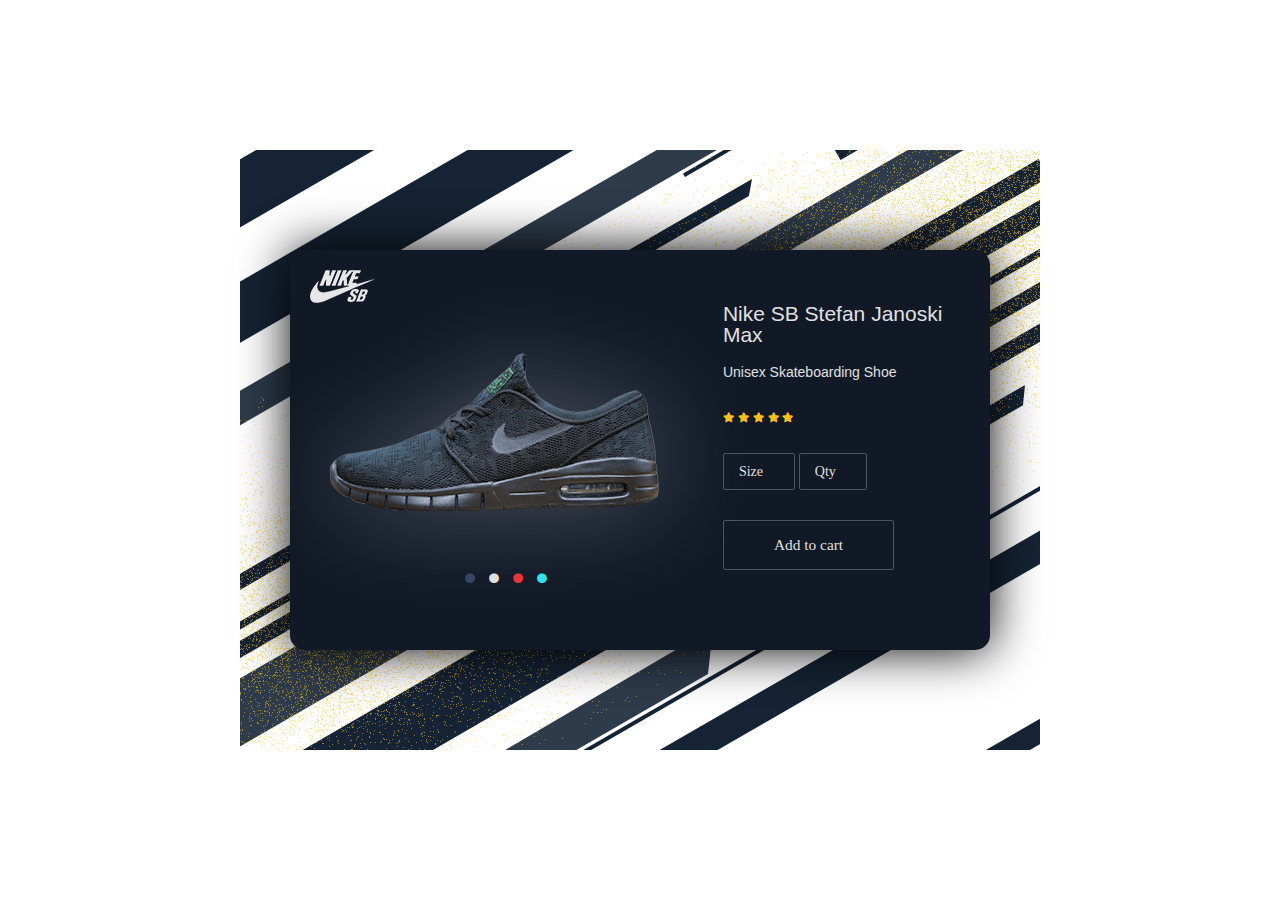
==== commit 2f840995: "BEM-cream" ====
--- a/index.html
+++ b/index.html
@@ -1,47 +1,66 @@
 <!DOCTYPE html>
 <html lang="en">
-<head>
-	<meta charset="UTF-8">
-	<meta http-equiv="X-UA-Compatible" content="IE=edge">
-	<meta name="viewport" content="width=device-width, initial-scale=1.0">
-	<link rel="stylesheet" href="/fontawesome-free-5.15.4-web/css/all.min.css">
-	<link rel="stylesheet" href="./css/reset.css">
-	<link rel="stylesheet" href="./css/style.css">
-	<title>who-we-are</title>
-</head>
-<body>
-	<div class="all">
-			<div class="text">
-				<h1>Who we are</h1>
-				<p>Lorem ipsum dolor sit amet, consectetur adipiscing elit, sed do eiusmod tempor incididunt ut labore et dolore magna aliqua.</p>
-			</div>
-			<div class="all-box">
-				<div class="box1">
-					<img src="./img/john.png" alt="john">
-					<i class="fab fa-twitter"></i>
-					<i class="fab fa-facebook-f"></i>
-					<i class="fab fa-google-plus-g"></i>
-					<div>
-						<p>John Handson</p>
-						<p>Lead Designer</p>
-				</div>
-				</div>
-				<div class="box2">
-					<img src="./img/alex.png" alt="alex">
-					<p>Alex Cutter</p>
-					<p>Developer</p>
-				</div>
-				<div class="box3">
-					<img src="./img/elena.png" alt="elena">
-					<p>Elena Simpson</p>
-					<p>Artist</p>
-				</div>
-				<div class="box4">
-					<img src="./img/lily.png" alt="lily">
-					<p>Lily Allen</p>
-					<p>Graphic Designer</p>
-				</div>
-		</div>
-	</div>
-</body>
+  <head>
+    <meta charset="UTF-8" />
+    <meta http-equiv="X-UA-Compatible" content="IE=edge" />
+    <meta name="viewport" content="width=device-width, initial-scale=1.0" />
+    <link rel="stylesheet" href="./css/reset.css" />
+    <link rel="stylesheet" href="./css/style.css" />
+	<link rel="stylesheet" href="./fontawesome-free-5.15.4-web/css/all.css">
+    <title>Nike</title>
+  </head>
+  <body>
+    <section class="bg">
+      <div></div>
+      <img src="./img/lines.jpg" alt="" />
+      <img src="./img/Layer 6.png" alt="" />
+      <img src="./img/Layer 6.png" alt="" />
+    </section>
+    <section class="product-card">
+      <img class="product-card__logo"
+        src="/img/logo.png"
+        alt="Nike Logo"/>
+      <img class="product-card__item-image"
+        src="./img/Nike-SB-Stefan-Janoski-Max.png"
+        alt="Nike Shoe"/>
+      <div class="product-card__description">
+        <h1>Nike SB Stefan Janoski Max</h1>
+        <p>Unisex Skateboarding Shoe</p>
+        <div class="product-card__rating">
+          <input type="radio" name="rating-1" id="rating-1" />
+          <label for="rating-1" class="fas fa-star"></label>
+          <input type="radio" name="rating-1" id="rating-2" />
+          <label for="rating-2" class="fas fa-star"></label>
+          <input type="radio" name="rating-1" id="rating-3" />
+          <label for="rating-3" class="fas fa-star"></label>
+          <input type="radio" name="rating-1" id="rating-4" />
+          <label for="rating-4" class="fas fa-star"></label>
+          <input type="radio" name="rating-1" id="rating-5" />
+          <label for="rating-5" class="fas fa-star"></label>
+        </div>
+        <select name="size" id="size">
+          <option value="">Size</option>
+          <option value="">S</option>
+          <option value="">M</option>
+          <option value="">L</option>
+        </select>
+        <select name="qty" id="qty">
+          <option value="">Qty</option>
+          <option value="">1</option>
+          <option value="">2</option>
+        </select>
+        <button>Add to cart</button>
+      </div>
+      <div class="product-card__item-color">
+        <input type="radio" name="color-1" id="color-1" />
+        <label for="color-1" class="fas fa-circle item-blue"></label>
+        <input type="radio" name="color-2" id="color-2" />
+        <label for="color-2" class="fas fa-circle item-white"></label>
+        <input type="radio" name="color-3" id="color-3" />
+        <label for="color-3" class="fas fa-circle item-red"></label>
+        <input type="radio" name="color-4" id="color-4" />
+        <label for="color-4" class="fas fa-circle item-green"></label>
+      </div>
+    </section>
+  </body>
 </html>--- a/css/style.css
+++ b/css/style.css
@@ -1,57 +1,169 @@
-html{
-	background: repeating-linear-gradient(
-  45deg,
-  #d382bb,
-  #fafaff 50px,
-  #d382bb 50px,
-  #fafaff 50px);
-}
-.all-box {
+body {
+	font-family: 'Gill Sans', 'Gill Sans MT', Calibri, 'Trebuchet MS', sans-serif, cursive;
+	height: 100vh;
 	display: flex;
+	justify-content: center;
 	align-items: center;
-	justify-content: space-around;
-}
-.text{
-	text-align: center;
-	line-height: normal;
-	margin: 50px;
-}
-.text h1{
-	margin: 10px;
-	font-size: 50px;
-	font-weight: bold;
-}
-.text p{
-	font-size: large;
-	white-space: normal;
-}
-.box1{
-	position: relative;
-}
-i {
-	font-size: 40px;
-	margin: 10px;
-	/* position: absolute;
-	top: 100px;
-	left: 100px; */
-}
-P{
-	font-size: large;
-	font-weight: bold;
-	margin: 10px;
-}
-.fa-twitter {
+  }
+  
+  .bg {
 	position: absolute;
-	top: 100px;
-	left: 60px;
-}
-.fa-facebook-f{
+	z-index: -1;
+	width: 800px;
+	height: 600px;
+  }
+  
+  .bg div {
+	background-color: hsla(0, 0%, 50%, 0.2);
 	position: absolute;
-	top: 100px;
-	left: 110px;
-}
-.fa-google-plus-g {
+	z-index: -1;
+	width: 800px;
+	height: 600px;
+  }
+  
+  .bg img {
 	position: absolute;
-	top: 100px;
-	left: 150px;
-}+	z-index: -1;
+	width: 100%;
+	height: 100%;
+  }
+  
+  .product-card {
+	background-color: hsl(217, 40%, 11%);
+	width: 700px;
+	height: 400px;
+	border-radius: 15px;
+	padding: 20px;
+	box-shadow: 0 0 50px black;
+  }
+  
+  .product-card__logo {
+	display: block;
+  }
+  
+  .product-card__item-image {
+	padding: 50px 20px;
+	filter: drop-shadow(0 0 50px hsla(0, 0%, 100%, 0.255));
+  }
+  
+  .product-card__item-image:hover {
+	transform: scale(1.1);
+	transition: 0.2s ease-in-out;
+  }
+  
+  .product-card__description {
+	width: 220px;
+	display: inline-block;
+	color: hsl(0, 0%, 88%);
+	vertical-align: top;
+	margin: 0 0 0 40px;
+  }
+  
+  .product-card__description h1 {
+	font-size: 1.5rem;
+  }
+  
+  .product-card__description p {
+	margin: 20px 0 0 0;
+  }
+  
+  .product-card__rating {
+	color: hsl(45, 93%, 53%);
+	padding: 30px 0;
+  }
+  
+  .product-card__rating input {
+	display: none;
+  }
+  .product-card__rating input + label {
+	font-size: 10px;
+	cursor: pointer;
+  }
+  .product-card__rating input:checked + label ~ label {
+	color: hsl(0, 0%, 88%);
+  }
+  .product-card__rating label:active {
+	transform: scale(0.8);
+	transition: 0.3s ease;
+  }
+  
+  .product-card__description select {
+	background-color: hsl(217, 40%, 11%);
+	color: hsl(0, 0%, 88%);
+	padding: 10px 30px 10px 15px;
+	border: 1px solid hsl(219, 10%, 34%);
+	border-radius: 2px;
+	-webkit-appearance: none;
+	-moz-appearance: none;
+	appearance: none;
+	background-image: url(../img/nike/Rectangle\ 2.png);
+	background-position: 85% 50%;
+	background-size: 15px;
+	background-repeat: no-repeat;
+	font-family: "MuseoModerno", cursive;
+	font-size: 1rem;
+  }
+  
+  .product-card__description select:hover {
+	border: 1px solid hsl(0, 0%, 88%);
+  }
+  
+  .product-card__description button {
+	background-color: hsl(217, 40%, 11%);
+	padding: 15px 50px;
+	color: hsl(0, 0%, 88%);
+	margin: 30px 0 0 0;
+	border: 1px solid hsl(219, 10%, 34%);
+	border-radius: 2px;
+	font-family: "MuseoModerno", cursive;
+	font-size: 1.1rem;
+  }
+  
+  .product-card__description button:hover {
+	background-color: hsl(217, 25%, 17%);
+	border: 1px solid hsl(0, 0%, 88%);
+  }
+  
+  .product-card__description button:active {
+	background-color: hsl(0, 0%, 88%);
+	color: hsl(217, 40%, 11%);
+  }
+  
+  .product-card__item-color {
+	margin: 0 0 0 150px;
+  }
+  
+  .product-card__item-color input {
+	display: none;
+  }
+  
+  .product-card__item-color label {
+	font-size: 10px;
+	cursor: pointer;
+	margin: 0 5px;
+  }
+  
+  .product-card__item-color input:checked + label {
+	border: 3px solid hsl(0, 0%, 88%);
+	border-radius: 50%;
+  }
+  
+  .product-card__item-color label:hover {
+	transform: scale(1.3);
+  }
+  
+  .item-blue {
+	color: hsl(225, 33%, 31%);
+  }
+  
+  .item-white {
+	color: hsl(0, 0%, 88%);
+  }
+  
+  .item-red {
+	color: hsl(0, 84%, 56%);
+  }
+  
+  .item-green {
+	color: hsl(182, 82%, 54%);
+  }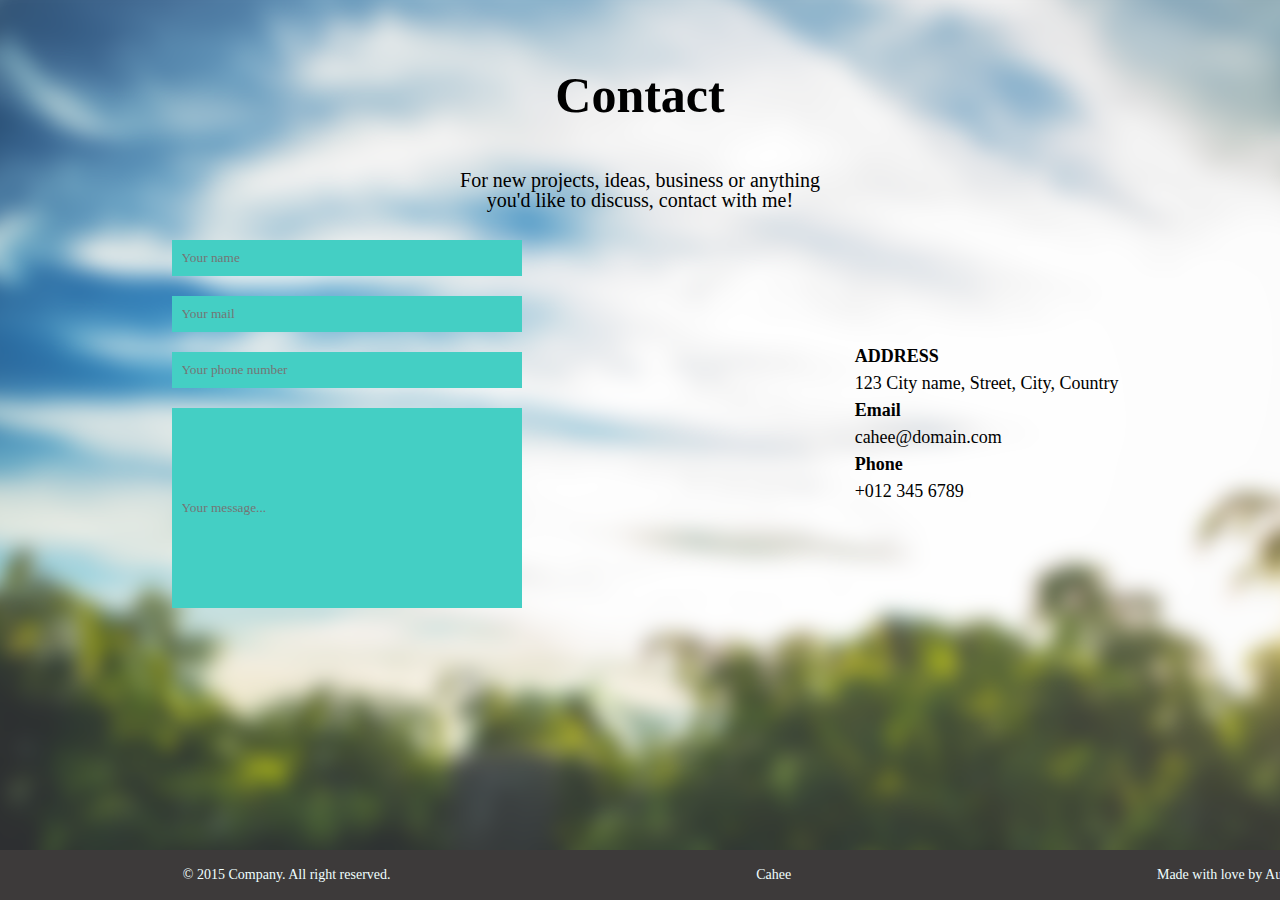
==== commit ccab9a35: "form-home1" ====
--- a/index.html
+++ b/index.html
@@ -6,61 +6,43 @@
     <meta name="viewport" content="width=device-width, initial-scale=1.0" />
     <link rel="stylesheet" href="./css/reset.css" />
     <link rel="stylesheet" href="./css/style.css" />
-	<link rel="stylesheet" href="./fontawesome-free-5.15.4-web/css/all.css">
-    <title>Nike</title>
+    <title>Contact</title>
   </head>
   <body>
-    <section class="bg">
-      <div></div>
-      <img src="./img/lines.jpg" alt="" />
-      <img src="./img/Layer 6.png" alt="" />
-      <img src="./img/Layer 6.png" alt="" />
-    </section>
-    <section class="product-card">
-      <img class="product-card__logo"
-        src="/img/logo.png"
-        alt="Nike Logo"/>
-      <img class="product-card__item-image"
-        src="./img/Nike-SB-Stefan-Janoski-Max.png"
-        alt="Nike Shoe"/>
-      <div class="product-card__description">
-        <h1>Nike SB Stefan Janoski Max</h1>
-        <p>Unisex Skateboarding Shoe</p>
-        <div class="product-card__rating">
-          <input type="radio" name="rating-1" id="rating-1" />
-          <label for="rating-1" class="fas fa-star"></label>
-          <input type="radio" name="rating-1" id="rating-2" />
-          <label for="rating-2" class="fas fa-star"></label>
-          <input type="radio" name="rating-1" id="rating-3" />
-          <label for="rating-3" class="fas fa-star"></label>
-          <input type="radio" name="rating-1" id="rating-4" />
-          <label for="rating-4" class="fas fa-star"></label>
-          <input type="radio" name="rating-1" id="rating-5" />
-          <label for="rating-5" class="fas fa-star"></label>
-        </div>
-        <select name="size" id="size">
-          <option value="">Size</option>
-          <option value="">S</option>
-          <option value="">M</option>
-          <option value="">L</option>
-        </select>
-        <select name="qty" id="qty">
-          <option value="">Qty</option>
-          <option value="">1</option>
-          <option value="">2</option>
-        </select>
-        <button>Add to cart</button>
+    <div class="bg">
+      <img src="./img/img.png" alt="bg">
+    </div>
+            <header>
+                <h1>
+                  Contact
+                </h1>
+                <p>
+                  For new projects, ideas, business or anything <br>
+                you'd like to discuss, contact with me!
+                </p>
+            </header>
+            <div class="flex">
+              <div class="info">
+                  <h2>ADDRESS</h2>
+                  <p>123 City name, Street, City, Country</p>
+                  <h2>Email</h2>
+                  <p>cahee@domain.com</p>
+                  <h2>Phone</h2>
+                  <p>+012 345 6789</p>
+              </div>
+              <div class="form">
+                <form action="#" method="POST" class="form-info" >
+                  <input type="text" placeholder="Your name">
+                  <input type="email" placeholder="Your mail">
+                  <input type="tel" name="phone" placeholder="Your phone number "  pattern="[\+]\d{1}\s[\(]\d{3}[\)]\s\d{3}[\-]\d{2}[\-]\d{2}" minlength="18" maxlength="18" />
+                  <input type="text" placeholder="Your message..." class="form-message">
+                </form>
+            </div>
+        <footer>
+          <div>© 2015 Company. All right reserved.</div>
+          <div>Cahee</div>
+          <div>Made with love by Auskteez</div>
+        </footer>
       </div>
-      <div class="product-card__item-color">
-        <input type="radio" name="color-1" id="color-1" />
-        <label for="color-1" class="fas fa-circle item-blue"></label>
-        <input type="radio" name="color-2" id="color-2" />
-        <label for="color-2" class="fas fa-circle item-white"></label>
-        <input type="radio" name="color-3" id="color-3" />
-        <label for="color-3" class="fas fa-circle item-red"></label>
-        <input type="radio" name="color-4" id="color-4" />
-        <label for="color-4" class="fas fa-circle item-green"></label>
-      </div>
-    </section>
   </body>
 </html>--- a/css/style.css
+++ b/css/style.css
@@ -1,169 +1,65 @@
 body {
-	font-family: 'Gill Sans', 'Gill Sans MT', Calibri, 'Trebuchet MS', sans-serif, cursive;
-	height: 100vh;
-	display: flex;
-	justify-content: center;
-	align-items: center;
+	font-family:'Lucida Sans', 'Lucida Sans Regular', 'Lucida Grande', 'Lucida Sans Unicode', Geneva, Verdana, sans-serif cursive;
+	max-width: 1500px;
+    max-height: 600px;
   }
   
   .bg {
 	position: absolute;
 	z-index: -1;
-	width: 800px;
-	height: 600px;
   }
-  
-  .bg div {
-	background-color: hsla(0, 0%, 50%, 0.2);
-	position: absolute;
-	z-index: -1;
-	width: 800px;
-	height: 600px;
+  header{
+      text-align: center;
+      font-size: 20px;
+      padding: 20px;
   }
-  
-  .bg img {
-	position: absolute;
-	z-index: -1;
-	width: 100%;
-	height: 100%;
+  header h1{
+      font-weight: bold;
+      font-size: 50px;
+      padding: 50px 0 50px 0;
   }
-  
-  .product-card {
-	background-color: hsl(217, 40%, 11%);
-	width: 700px;
-	height: 400px;
-	border-radius: 15px;
-	padding: 20px;
-	box-shadow: 0 0 50px black;
+  .flex{
+      display: flex;
+      justify-content: space-around;
+      align-items: center;
+      flex-direction: row-reverse;
   }
-  
-  .product-card__logo {
-	display: block;
+  .form-info{
+      display: flex;
+      flex-direction: column;
+      justify-content: space-around;
   }
-  
-  .product-card__item-image {
-	padding: 50px 20px;
-	filter: drop-shadow(0 0 50px hsla(0, 0%, 100%, 0.255));
+  .form-info input{
+      padding: 10px;
+      margin: 10px;
+      background: rgb(68, 207, 196);
+      color: azure;
+      width: 350px;
   }
-  
-  .product-card__item-image:hover {
-	transform: scale(1.1);
-	transition: 0.2s ease-in-out;
+  .form-message{
+      width: 350px;
+      height: 200px;
   }
-  
-  .product-card__description {
-	width: 220px;
-	display: inline-block;
-	color: hsl(0, 0%, 88%);
-	vertical-align: top;
-	margin: 0 0 0 40px;
+  .info{
+      font-size: large;
+      text-align: left;
+      line-height: 1.5;
   }
-  
-  .product-card__description h1 {
-	font-size: 1.5rem;
+  .info h2{
+      font-weight: bold;
   }
-  
-  .product-card__description p {
-	margin: 20px 0 0 0;
-  }
-  
-  .product-card__rating {
-	color: hsl(45, 93%, 53%);
-	padding: 30px 0;
-  }
-  
-  .product-card__rating input {
-	display: none;
-  }
-  .product-card__rating input + label {
-	font-size: 10px;
-	cursor: pointer;
-  }
-  .product-card__rating input:checked + label ~ label {
-	color: hsl(0, 0%, 88%);
-  }
-  .product-card__rating label:active {
-	transform: scale(0.8);
-	transition: 0.3s ease;
-  }
-  
-  .product-card__description select {
-	background-color: hsl(217, 40%, 11%);
-	color: hsl(0, 0%, 88%);
-	padding: 10px 30px 10px 15px;
-	border: 1px solid hsl(219, 10%, 34%);
-	border-radius: 2px;
-	-webkit-appearance: none;
-	-moz-appearance: none;
-	appearance: none;
-	background-image: url(../img/nike/Rectangle\ 2.png);
-	background-position: 85% 50%;
-	background-size: 15px;
-	background-repeat: no-repeat;
-	font-family: "MuseoModerno", cursive;
-	font-size: 1rem;
-  }
-  
-  .product-card__description select:hover {
-	border: 1px solid hsl(0, 0%, 88%);
-  }
-  
-  .product-card__description button {
-	background-color: hsl(217, 40%, 11%);
-	padding: 15px 50px;
-	color: hsl(0, 0%, 88%);
-	margin: 30px 0 0 0;
-	border: 1px solid hsl(219, 10%, 34%);
-	border-radius: 2px;
-	font-family: "MuseoModerno", cursive;
-	font-size: 1.1rem;
-  }
-  
-  .product-card__description button:hover {
-	background-color: hsl(217, 25%, 17%);
-	border: 1px solid hsl(0, 0%, 88%);
-  }
-  
-  .product-card__description button:active {
-	background-color: hsl(0, 0%, 88%);
-	color: hsl(217, 40%, 11%);
-  }
-  
-  .product-card__item-color {
-	margin: 0 0 0 150px;
-  }
-  
-  .product-card__item-color input {
-	display: none;
-  }
-  
-  .product-card__item-color label {
-	font-size: 10px;
-	cursor: pointer;
-	margin: 0 5px;
-  }
-  
-  .product-card__item-color input:checked + label {
-	border: 3px solid hsl(0, 0%, 88%);
-	border-radius: 50%;
-  }
-  
-  .product-card__item-color label:hover {
-	transform: scale(1.3);
-  }
-  
-  .item-blue {
-	color: hsl(225, 33%, 31%);
-  }
-  
-  .item-white {
-	color: hsl(0, 0%, 88%);
-  }
-  
-  .item-red {
-	color: hsl(0, 84%, 56%);
-  }
-  
-  .item-green {
-	color: hsl(182, 82%, 54%);
-  }+footer{
+    background: rgb(61, 58, 58);
+    color: azure;
+    display: flex;
+    justify-content: space-around;
+    align-items: center;
+    max-width: 1500px;
+    position: fixed;
+    z-index: -1;
+    left: 0;
+    bottom: 0;
+    height: 50px;
+    width: 1500px;
+}
+    